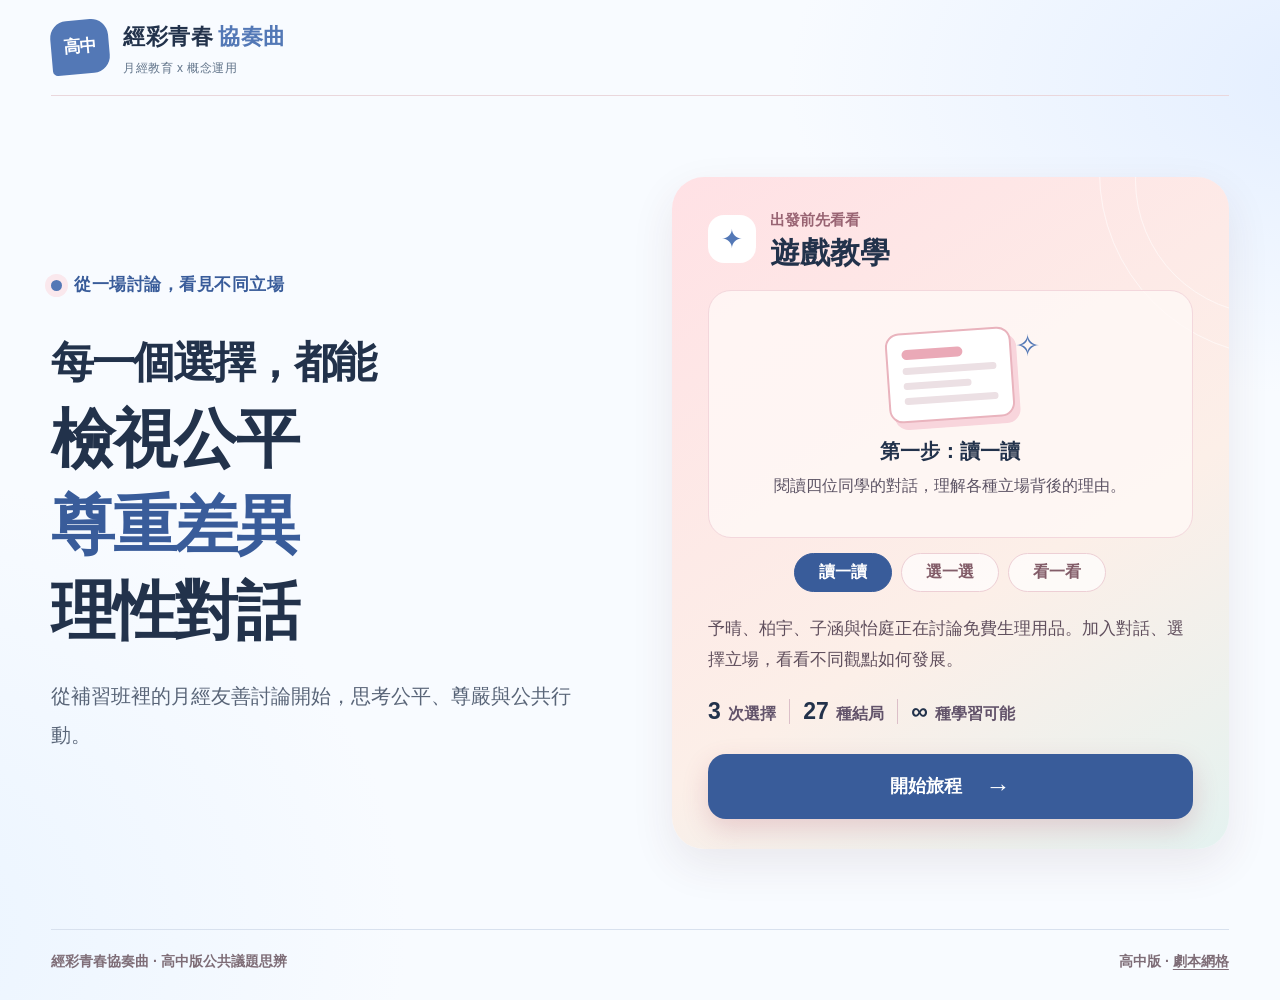
==== index.html @ ec6f436a "feat: launch senior-high branching game with two review-pass routes and Pages CI" ====
<!doctype html>
<html lang="zh-Hant">
<head>
  <meta charset="utf-8">
  <meta name="viewport" content="width=device-width, initial-scale=1">
  <meta name="theme-color" content="#fff7f7">
  <meta name="description" content="經彩青春協奏曲：透過三次選擇，在群體對話中探索月經友善、資源公平、文化偏見與公民參與。">
  <title>經彩青春協奏曲｜高中版分支遊戲</title>
  <link rel="stylesheet" href="./assets/style.css">
  <script src="./data/story.js" defer></script>
  <script src="./assets/app.js" defer></script>
</head>
<body>
<div class="app-shell">
  <header class="site-header">
    <a class="brand" id="brand-link" href="./" aria-label="回到經彩青春協奏曲封面">
      <span class="brand-symbol">高中</span>
     <span class="brand-name">經彩青春<span class="brand-highlight">協奏曲</span>
  <small style="display:block;margin-top:3px;font-size:12px;font-weight:450;letter-spacing:0.04em;color:#61748a;line-height:1.5">月經教育 x 概念運用</small>
</span>
    </a>
    <button class="header-reset" type="button" id="header-reset" hidden>重新開始 <span aria-hidden="true">↗</span></button>
  </header>
  <main>
    <section class="view intro" id="intro" aria-labelledby="intro-title">
      <div class="intro-content">
        <p class="eyebrow"><span class="eyebrow-dot" aria-hidden="true"></span>從一場討論，看見不同立場</p>
        <h1 id="intro-title">
          <span class="intro-question">每一個選擇，都能</span>
          <span class="intro-line">檢視公平</span>
          <span class="intro-line emphasis">尊重差異</span>
          <span class="intro-line">理性對話</span>
        </h1>
        <p class="intro-tip">從補習班裡的月經友善討論開始，思考公平、尊嚴與公共行動。</p>
      </div>
      <section class="guide-panel" aria-labelledby="guide-title">
        <div class="guide-header"><span class="guide-icon" aria-hidden="true">✦</span><div><p class="guide-eyebrow">出發前先看看</p><h2 id="guide-title">遊戲教學</h2></div></div>
        <div class="guide-screen" aria-live="off">
          <div class="guide-slide is-active" data-guide-slide="0" aria-hidden="false">
            <div class="guide-illustration guide-read">
              <div class="guide-paper" aria-hidden="true"><div class="paper-title"></div><div class="paper-line"></div><div class="paper-line short"></div><div class="paper-line"></div></div>
              <span class="guide-deco" aria-hidden="true">✧</span>
            </div>
            <h3>第一步：讀一讀</h3>
            <p>閱讀四位同學的對話，理解各種立場背後的理由。</p>
          </div>
          <div class="guide-slide" data-guide-slide="1" aria-hidden="true">
            <div class="guide-illustration guide-choose" aria-hidden="true">
              <div class="guide-choice">A</div><div class="guide-choice active">B <span>✓</span></div><div class="guide-choice">C</div>
            </div>
            <h3>第二步：選一選</h3>
            <p>從三種回應中，選出你認為最合適的立場。</p>
          </div>
          <div class="guide-slide" data-guide-slide="2" aria-hidden="true">
            <div class="guide-illustration guide-result" aria-hidden="true">
              <span class="guide-check">✓</span>
              <div class="guide-result-lines"><span></span><span></span><span></span></div>
            </div>
            <h3>第三步：看一看</h3>
            <p>確認自己的三次選擇，查看討論收束與反思回饋。</p>
          </div>
        </div>
        <div class="guide-picks" aria-label="切換遊戲教學">
          <button class="guide-pick is-active" type="button" data-guide="0" aria-pressed="true">讀一讀</button>
          <button class="guide-pick" type="button" data-guide="1" aria-pressed="false">選一選</button>
          <button class="guide-pick" type="button" data-guide="2" aria-pressed="false">看一看</button>
        </div>
        <p class="guide-intro">予晴、柏宇、子涵與怡庭正在討論免費生理用品。加入對話、選擇立場，看看不同觀點如何發展。</p>
        <div class="intro-stats" aria-label="旅程玩法">
          <span><strong>3</strong> 次選擇</span>
          <span class="stat-divider" aria-hidden="true"></span>
          <span><strong>27</strong> 種結局</span>
          <span class="stat-divider" aria-hidden="true"></span>
          <span><strong>∞</strong> 種學習可能</span>
        </div>
        <button class="primary-btn" id="start-btn" type="button">開始旅程 <span aria-hidden="true">→</span></button>
      </section>
    </section>
    <section class="view game" id="game" hidden aria-labelledby="scene-title">
      <div class="step-top">
        <div>
          <h1 class="step-heading">你的討論正在展開</h1>
          <p class="step-desc">閱讀同學的討論，辨識不同立場，選擇你最認同的回應。</p>
        </div>
        <div class="step-fraction" id="step-fraction">01 <span>/ 03</span></div>
      </div>
      <div class="progress-track" aria-label="旅程進度"><div id="progress-fill" class="progress-fill"></div></div>
      <div class="scene-layout">
        <div class="scene-visual">
          <div class="visual-topline"><span class="visual-tag">第 <span id="scene-number">1</span> 個情境</span><span class="visual-decor" aria-hidden="true">✳</span></div>
          <div class="image-frame">
            <img id="scene-image" class="scene-image" alt="" loading="eager" decoding="async" hidden>
            <div id="image-placeholder" class="image-placeholder" role="img" aria-label="劇情圖片（尚未放入）"><span class="placeholder-mark" aria-hidden="true">✦</span><span>劇情圖片</span></div>
          </div>
          <p class="visual-caption">想一想：不同立場的理由與限制是什麼？</p>
        </div>
        <div class="scene-content">
          <div class="scene-kicker"><span id="scene-chip">情境 1</span><span class="scene-separator" aria-hidden="true"></span><span>月經友善議題</span></div>
          <h2 id="scene-title" tabindex="-1">免費生理用品，應不應該提供？</h2>
          <p id="scene-narrative" class="scene-narrative"></p>
          <div class="choose-heading"><h3>這時候，你的選擇是甚麼</h3><span>選一項想說或想做的</span></div>
          <div class="choices" id="choices" aria-label="三個回答"></div>
          <p class="keyboard-hint">點選你的立場，繼續下一段討論。也可以使用鍵盤 A／B／C。</p>
        </div>
      </div>
      <div class="game-footer">
        <button id="back-btn" class="back-btn" type="button">← 回到上一個情境</button>
        <span class="route-trail" id="route-trail" aria-live="polite"></span>
      </div>
    </section>
    <section class="view ending" id="ending" hidden aria-labelledby="ending-title">
      <div class="ending-hero">
        <div class="ending-icon" aria-hidden="true">✦</div>
        <p class="eyebrow">三次選擇完成</p>
        <h1 id="ending-title" tabindex="-1">你選擇的立場，形成了一段討論。</h1>
        <p id="ending-intro">先看看自己做的三次選擇，想一想，再決定要不要送出。</p>
      </div>
      <div class="ending-body">
        <section aria-labelledby="summary-heading">
          <div class="section-heading"><span class="section-number">一</span><h2 id="summary-heading">回顧你的三次選擇</h2><span id="ending-code" class="route-badge">路徑 ABB</span></div>
          <ol class="journey-steps" id="journey-steps"></ol>
          <div id="confirm-actions" class="confirm-actions">
            <p>你確定要用這三個選擇，完成這趟旅程嗎？</p>
            <div class="actions-row">
              <button id="rethink-btn" class="secondary-btn" type="button">← 回頭再想一次</button>
              <button id="confirm-btn" class="primary-btn" type="button">確定選擇 <span aria-hidden="true">→</span></button>
            </div>
          </div>
        </section>
        <section id="feedback-section" class="feedback-section" aria-labelledby="feedback-heading" hidden>
          <div class="section-heading"><span class="section-number">二</span><h2 id="feedback-heading" tabindex="-1">這場討論帶來的反思</h2></div>
          <div class="feedback-grid">
            <article class="feedback-card conclusion"><div class="feedback-icon" aria-hidden="true">✦</div><h3>討論收束</h3><p id="conclusion-text"></p></article>
            <article class="feedback-card positive"><div class="feedback-icon" aria-hidden="true">✓</div><h3>做得好的地方</h3><p id="positive-text"></p></article>
            <article class="feedback-card improve"><div class="feedback-icon" aria-hidden="true">↗</div><h3>可以改進的地方</h3><p id="improve-text"></p></article>
            <article class="feedback-card result"><div class="feedback-icon" id="status-icon" aria-hidden="true">★</div><h3>過關狀態</h3><p id="status-text" aria-live="polite"></p></article>
          </div>
          <div class="ending-actions"><button class="primary-btn" id="again-btn" type="button">回到最初，再挑戰一次 <span aria-hidden="true">→</span></button></div>
        </section>
      </div>
    </section>
  </main>
  <footer class="site-footer"><span>經彩青春協奏曲 · 高中版公共議題思辨</span><span>高中版 · <a href="./story-grid.html">劇本網格</a></span></footer>
</div>
</body>
</html>
---- assets/style.css ----
/* 經彩青春協奏曲 — 高中版：沉穩藍紫系、清楚選項、手機友善 */
:root{color-scheme:light;--ink:#22324b;--muted:#596578;--pink:#5378b6;--pink-dark:#395c9a;--pink-light:#e7efff;--line:#d8e1ee;--background:#f8fbff;--teal:#356c83;--shadow:0 16px 44px rgba(93,48,59,.09);font-family:"Noto Sans TC","PingFang TC","Microsoft JhengHei",-apple-system,BlinkMacSystemFont,"Segoe UI",sans-serif;font-size:17px}
*,*:before,*:after{box-sizing:border-box}
html{scroll-behavior:smooth}
body{margin:0;min-width:320px;color:var(--ink);background:radial-gradient(ellipse 55% 40% at 105% 8%,#e3eeff 0%,transparent 79%),radial-gradient(ellipse 55% 60% at -10% 93%,#eaf4ff 0%,transparent 76%),var(--background);line-height:1.7}
body,button{font-family:inherit}
button{cursor:pointer;font-size:inherit}
button:focus-visible,a:focus-visible{outline:3px solid var(--teal);outline-offset:4px}
button:disabled{cursor:not-allowed}
[hidden],.view[hidden]{display:none!important}
.app-shell{max-width:1360px;min-height:100vh;margin:0 auto;padding:0 clamp(18px,4vw,60px);display:flex;flex-direction:column}
.site-header{height:96px;display:flex;align-items:center;justify-content:space-between;gap:14px;border-bottom:1px solid #ead7dc}
.brand{display:inline-flex;align-items:center;gap:14px;text-decoration:none;color:var(--ink);font-size:22px;white-space:nowrap}
.brand-symbol{display:grid;place-items:center;min-width:58px;height:54px;padding:0 8px;background:var(--pink);color:white;border-radius:17px 17px 17px 5px;font-weight:900;font-size:17px;transform:rotate(-5deg)}
.brand-name{font-weight:900;letter-spacing:.025em}
.brand-highlight{color:var(--pink);margin-left:5px}
.header-reset{border:1px solid #dfbcc5;border-radius:22px;background:white;color:var(--ink);font-weight:800;font-size:16px;padding:9px 19px;white-space:nowrap}
.header-reset:hover{color:var(--pink-dark);border-color:var(--pink)}
main{flex:1}
.site-footer{border-top:1px solid var(--line);padding:20px 0 26px;display:flex;justify-content:space-between;gap:12px;color:#7e6d77;font-size:14px;font-weight:650}
.eyebrow{display:flex;align-items:center;gap:12px;margin:0;color:var(--pink-dark);font-weight:850;font-size:17px;letter-spacing:.03em}
.eyebrow-dot{display:inline-block;height:11px;width:11px;border-radius:50%;background:var(--pink);box-shadow:0 0 0 6px #fae8ed}
.primary-btn,.secondary-btn{min-height:60px;padding:13px 25px;display:inline-flex;align-items:center;justify-content:center;gap:23px;border-radius:18px;font-size:18px;font-weight:900;border:1.5px solid transparent;transition:transform .15s,background-color .15s,box-shadow .15s;line-height:1.5}
.primary-btn{background:var(--pink-dark);color:white;box-shadow:0 10px 27px #a83d5933}
.primary-btn:hover{background:#952f50;transform:translateY(-2px)}
.primary-btn span{font-size:25px}
.secondary-btn{color:var(--ink);background:white;border-color:#ddc4c9}
.secondary-btn:hover{background:#fff1f5}
.intro{display:grid;grid-template-columns:minmax(0,1fr) minmax(440px,1fr);gap:clamp(24px,5vw,78px);align-items:center;padding:clamp(48px,9vh,110px) 0 80px}
.intro-content{min-width:0}
.intro h1{display:flex;flex-direction:column;gap:5px;font-size:clamp(45px,5vw,73px);font-weight:950;line-height:1.27;letter-spacing:-.04em;margin:32px 0 25px}
.intro-question{font-size:clamp(31px,3.35vw,49px);color:var(--ink);line-height:1.45}
.intro-line{display:block;color:var(--ink)}
.intro-line.emphasis{color:var(--pink-dark)}
.intro-tip{font-size:20px;line-height:1.95;color:var(--muted);max-width:550px;margin:25px 0 0}
.guide-panel{background:linear-gradient(148deg,#ffe1e5 0%,#fcefe8 60%,#e4f2f0 100%);border-radius:32px;padding:30px clamp(23px,3vw,36px);position:relative;overflow:hidden;box-shadow:var(--shadow)}
.guide-panel:before,.guide-panel:after{content:"";position:absolute;pointer-events:none;width:370px;height:370px;border:1px solid #ffffff90;border-radius:50%;right:-240px;top:-190px}
.guide-panel:after{width:270px;height:270px;top:-132px;right:-176px}
.guide-header{position:relative;display:flex;align-items:center;gap:14px;margin-bottom:18px}
.guide-icon{display:grid;place-items:center;width:48px;height:48px;background:white;border-radius:16px;color:var(--pink);font-size:26px}
.guide-eyebrow{font-size:15px;font-weight:800;color:#996473;margin:0}
.guide-header h2{font-size:30px;line-height:1.3;margin:0;font-weight:950}
.guide-screen{height:248px;position:relative;background:#fff9f7cc;border:1px solid #f3d7dc;border-radius:23px;overflow:hidden}
.guide-slide{position:absolute;inset:0;display:flex;flex-direction:column;align-items:center;justify-content:center;gap:4px;padding:12px 18px;text-align:center;opacity:0;visibility:hidden;transform:translateY(12px);transition:opacity .5s ease,transform .5s ease,visibility .5s}
.guide-slide.is-active{opacity:1;visibility:visible;transform:translateY(0)}
.guide-slide h3{font-size:20px;font-weight:900;margin:7px 0 1px}
.guide-slide p{font-size:16px;line-height:1.65;margin:0;max-width:360px;color:#5c5364}
.guide-illustration{height:95px;display:flex;align-items:center;justify-content:center;position:relative}
.guide-paper{width:126px;height:90px;border:2px solid #e9b3bd;border-radius:14px;background:#fff;box-shadow:5px 7px 0 #f8d5dc;display:flex;flex-direction:column;gap:8px;padding:15px 14px;transform:rotate(-4deg)}
.guide-read.is-animated .guide-paper{animation:float-paper 2.8s ease-in-out infinite}
.paper-title{background:#eaa9b7;height:10px;border-radius:12px;width:65%}
.paper-line{background:#ece0e4;height:7px;width:100%;border-radius:10px}
.paper-line.short{width:72%}
.guide-deco{position:absolute;right:-27px;top:-8px;font-size:30px;color:var(--pink);animation:pulse-stars 1.8s ease-in-out infinite}
.guide-choose{gap:8px;align-items:stretch}
.guide-choice{display:grid;place-items:center;width:61px;height:75px;border-radius:12px;border:2px solid #e7bdc6;background:white;color:#ae5c77;font-size:24px;font-weight:900}
.guide-choice.active{background:#c64a6c;color:white;transform:translateY(-8px);box-shadow:0 11px 20px #a94c6233;animation:select-step 1.5s ease-in-out infinite}
.guide-choice span{font-size:17px}
.guide-check{width:84px;height:84px;border-radius:50%;display:grid;place-items:center;background:#d9efea;color:#27756d;font-size:45px;font-weight:900;animation:check-pop 2s ease-in-out infinite}
.guide-result-lines{display:flex;flex-direction:column;gap:9px}
.guide-result-lines span{display:block;width:92px;height:12px;border-radius:10px;background:#e6c8d0}
.guide-result-lines span:nth-child(2){width:70px}
.guide-picks{display:flex;justify-content:center;gap:9px;flex-wrap:wrap;margin:15px 0 21px}
.guide-pick{padding:8px 13px;min-width:98px;background:#ffffffaf;border:1px solid #edcfd5;border-radius:100px;color:#835d69;font-size:16px;font-weight:800}
.guide-pick.is-active{background:var(--pink-dark);border-color:var(--pink-dark);color:#fff}
.guide-intro{color:#604f5d;font-size:17px;line-height:1.88;margin:14px 0 16px}
.intro-stats{display:flex;align-items:center;flex-wrap:wrap;gap:10px 13px;margin:0 0 22px;color:#62536a;font-size:16px;font-weight:800}
.intro-stats strong{font-size:23px;color:var(--ink);margin-right:3px}
.stat-divider{width:1px;height:25px;background:#dcbfc8}
.guide-panel .primary-btn{width:100%;min-height:64px}
@keyframes float-paper{50%{transform:translateY(-6px) rotate(-2deg)}}
@keyframes pulse-stars{50%{transform:scale(1.2);opacity:.7}}
@keyframes select-step{50%{transform:translateY(-12px);box-shadow:0 15px 18px #a94c6233}}
@keyframes check-pop{50%{transform:scale(1.08)}}
.game{padding:36px 0 56px}
.step-top{display:flex;align-items:center;justify-content:space-between;gap:22px;margin-bottom:20px}
.step-heading{font-size:clamp(25px,2.6vw,34px);font-weight:900;margin:0 0 4px;line-height:1.4}
.step-desc{font-size:19px;color:#637081;margin:0;line-height:1.75}
.step-fraction{font-weight:900;font-size:34px;white-space:nowrap;font-variant-numeric:tabular-nums}
.step-fraction span{color:#a29da5;font-size:20px}
.progress-track{height:10px;background:#f0e1e5;border-radius:50px;overflow:hidden}
.progress-fill{height:100%;width:33.333%;background:linear-gradient(90deg,#d44d77,#ed9d84);border-radius:50px;transition:width .25s ease}
.scene-layout{display:grid;grid-template-columns:minmax(0,.95fr) minmax(0,1.05fr);align-items:start;gap:24px;margin-top:30px}
.scene-visual{background:#faefee;border:1px solid #eedbdf;border-radius:28px;padding:22px;min-width:0}
.visual-topline{display:flex;align-items:center;justify-content:space-between;gap:10px;margin-bottom:15px}
.visual-tag{background:white;border-radius:100px;padding:8px 17px;color:#a93c5f;font-size:16px;font-weight:900}
.visual-decor{color:var(--pink);font-size:26px}
.image-frame{width:100%;aspect-ratio:16/9;position:relative;background:#fff8f7;border-radius:20px;overflow:hidden;display:grid;place-items:center;border:1px solid #f0d6df}
.scene-image,.scene-video{display:block;width:100%;height:100%;object-fit:cover}
.scene-video{background:#fff7f7}
.scene-video::-webkit-media-controls-panel{background-color:rgba(255,250,249,.88)}
.image-placeholder{display:flex;position:absolute;inset:0;flex-direction:column;align-items:center;justify-content:center;gap:14px;color:#c3748a;font-size:26px;font-weight:900;background:linear-gradient(135deg,#f8fbff,#fce8ec);border:2px dashed #dfabb9;border-radius:20px}
.placeholder-mark{display:grid;place-items:center;width:76px;height:76px;background:#fce2e8;border-radius:24px;font-size:41px}
.visual-caption{font-size:16px;font-weight:800;color:#966976;margin:17px 2px 0}
.scene-content{background:white;border:1px solid #eedfe2;border-radius:28px;padding:clamp(23px,3vw,36px);box-shadow:var(--shadow);min-width:0}
.scene-kicker{display:flex;align-items:center;gap:11px;color:#95586e;font-size:16px;font-weight:850}
.scene-chip,.scene-kicker #scene-chip{background:#ffedf1;padding:8px 14px;border-radius:100px;color:#a73d60}
.scene-separator{background:#dfb6c0;width:5px;height:5px;border-radius:50%}
.scene-content h2{font-size:clamp(26px,2.8vw,36px);line-height:1.42;margin:23px 0 17px;font-weight:950;outline:none}
.scene-narrative{font-size:18px;line-height:1.9;color:#364257;border-left:5px solid #e6a6b8;background:#fff8f7;border-radius:0 14px 14px 0;margin:0;padding:17px 20px}
.choose-heading{display:flex;align-items:baseline;justify-content:space-between;flex-wrap:wrap;gap:7px;margin:27px 0 13px}
.choose-heading h3{font-weight:900;font-size:22px;margin:0}
.choose-heading span{font-size:16px;color:#987984}
.choices{display:flex;flex-direction:column;gap:13px}
.option{width:100%;display:flex;align-items:flex-start;gap:14px;text-align:left;border:1.5px solid #e4d6db;border-radius:18px;padding:18px 15px;background:white;line-height:1.85;color:var(--ink);transition:border-color .15s,background-color .15s,transform .15s,box-shadow .15s}
.option:hover{background:#fff8fa;border-color:#cb8096;box-shadow:0 7px 19px #9d5b7623;transform:translateX(2px)}
.option:active{transform:translateX(0)}
.option-letter{flex:none;min-width:42px;height:42px;display:grid;place-items:center;border-radius:13px;background:#f7e6ec;color:#a23b5d;font-size:19px;font-weight:900}
.option-body{flex:1;overflow-wrap:anywhere;font-size:18px}
.option-label{color:#a3355a;font-weight:900}
.option-dialogue{font-weight:550}
.option-arrow{align-self:center;color:#be9bab;font-size:22px}
.keyboard-hint{font-size:15px;color:#7d7380;margin:17px 0 0}
.game-footer{display:flex;align-items:center;justify-content:space-between;gap:16px;flex-wrap:wrap;margin-top:24px}
.back-btn{background:transparent;border:0;color:#844d66;font-size:17px;font-weight:900;padding:12px 0}
.back-btn:hover{text-decoration:underline}
.back-btn:disabled{opacity:.35;text-decoration:none}
.route-trail{font-size:16px;color:#8e7182;font-weight:800}
.ending{max-width:1140px;margin:auto;padding:35px 0 85px}
.ending-hero{text-align:center;padding:20px 0 36px}
.ending-icon{display:grid;place-items:center;margin:0 auto 12px;background:#fbe4ea;width:66px;height:66px;border-radius:19px;color:#b34b6a;font-size:36px}
.ending-hero .eyebrow{justify-content:center}
.ending-hero h1{font-size:clamp(29px,4vw,45px);line-height:1.48;letter-spacing:-.025em;font-weight:950;margin:20px 0 13px;outline:none}
.ending-hero>p:last-child{font-size:18px;color:#617086;line-height:1.8;margin:0 auto;max-width:700px}
.ending-body{padding:clamp(22px,4vw,45px);background:#fff;border:1px solid #ecdcdf;border-radius:30px;box-shadow:var(--shadow)}
.section-heading{display:flex;align-items:center;gap:13px;flex-wrap:wrap;margin:0 0 24px}
.section-number{width:40px;height:40px;display:grid;place-items:center;background:#fce7eb;border-radius:50%;font-size:17px;font-weight:900;color:#b23b61}
.section-heading h2{font-size:clamp(21px,2.4vw,27px);font-weight:950;line-height:1.45;margin:0}
.route-badge{display:inline-block;border-radius:100px;padding:8px 14px;background:#fde7ec;color:#a8385e;font-size:17px;font-weight:900;margin-left:auto}
.journey-steps{display:grid;grid-template-columns:repeat(3,minmax(0,1fr));gap:14px;list-style:none;margin:0;padding:0;counter-reset:step}
.journey-steps li{border:1px solid #efdbdf;background:#fff7f8;border-radius:19px;padding:20px 16px;min-height:107px;font-size:19px;font-weight:900;line-height:1.7;display:flex;gap:14px;align-items:center;overflow-wrap:anywhere}
.journey-steps li:before{counter-increment:step;content:counter(step,decimal-leading-zero);align-self:flex-start;color:#bd5474;font-size:16px;font-weight:900}
.confirm-actions{padding:24px 0 9px;text-align:center}
.confirm-actions>p{margin:0 0 18px;font-size:19px;font-weight:850}
.actions-row{display:flex;justify-content:center;gap:15px;flex-wrap:wrap}
.feedback-section{border-top:1px solid #ecdcdf;padding-top:32px;margin-top:34px}
#feedback-heading:focus{outline:none}
.feedback-grid{display:grid;grid-template-columns:repeat(3,minmax(0,1fr));gap:16px;align-items:stretch}
.feedback-card{padding:23px 19px;border-radius:20px;min-width:0;line-height:1.8}
.feedback-card.positive{background:#eaf6f1;border:1px solid #c4e4d9}
.feedback-card.improve{background:#fff3eb;border:1px solid #f2dece}
.feedback-card.result{background:#f0effc;border:1px solid #dfdcf5}
.feedback-icon{display:grid;place-items:center;width:44px;height:44px;border-radius:50%;font-size:24px;font-weight:900}
.positive .feedback-icon{background:#d0eee3;color:#267a65}
.improve .feedback-icon{background:#ffe0cd;color:#a65b31}
.result .feedback-icon{background:#e1def8;color:#685c9d}
.feedback-card h3{font-size:21px;font-weight:900;margin:14px 0 7px}
.feedback-card p{margin:0;font-size:18px;line-height:1.9;color:#39455b}
.result.passed{background:#eaf6f1;border-color:#a9d5c8}
.result.passed .feedback-icon{background:#c9ebdb;color:#23785b}
.result.retry{background:#fff3eb;border-color:#e8cabb}
.ending-actions{display:flex;justify-content:center;margin-top:30px}
.ending-actions .primary-btn{min-width:300px}
@media(max-width:1050px){
  .intro{grid-template-columns:minmax(0,.88fr) minmax(380px,1.12fr);gap:26px}
  .intro h1{font-size:clamp(38px,5vw,54px)}
  .intro-question{font-size:clamp(28px,3.6vw,37px)}
  .scene-layout{grid-template-columns:1fr}
  .scene-visual{padding:15px}
  .image-frame{max-height:450px}
  .feedback-grid{grid-template-columns:repeat(2,minmax(0,1fr))}
  .feedback-card.result{grid-column:1/-1}
}
@media(max-width:740px){
  .site-header{height:76px}
  .brand{font-size:19px;gap:11px}
  .brand-symbol{min-width:53px;height:49px;font-size:16px}
  .intro{grid-template-columns:1fr;padding:40px 0 55px;gap:32px}
  .intro h1{font-size:clamp(44px,9vw,64px);margin:17px 0}
  .intro-question{font-size:clamp(30px,6vw,40px)}
  .intro-tip{font-size:18px}
  .guide-panel{max-width:650px;width:100%;margin:0 auto}
  .step-top{align-items:flex-start}
  .step-desc{font-size:18px}
  .journey-steps{grid-template-columns:1fr}
  .journey-steps li{min-height:65px;padding:14px 17px}
  .feedback-grid{grid-template-columns:1fr}
  .feedback-card.result{grid-column:auto}
}
@media(max-width:480px){
  .app-shell{padding:0 15px}
  .brand{font-size:18px}
  .header-reset{font-size:15px;padding:9px 12px}
  .intro{padding:32px 0 46px;gap:24px}
  .intro .eyebrow{font-size:16px}
  .intro h1{font-size:clamp(39px,10vw,53px);gap:4px;line-height:1.32}
  .intro-question{font-size:clamp(29px,7.2vw,37px)}
  .intro-tip{font-size:17px}
  .guide-panel{padding:22px 17px;border-radius:24px}
  .guide-header h2{font-size:26px}
  .guide-screen{height:236px}
  .guide-slide h3{font-size:19px}
  .guide-slide p{font-size:16px}
  .guide-picks{gap:5px}
  .guide-pick{min-width:0;flex:1;font-size:15px;padding:9px 3px}
  .guide-intro{font-size:17px}
  .intro-stats{gap:8px;font-size:15px}
  .intro-stats strong{font-size:22px}
  .stat-divider{height:21px}
  .game{padding:26px 0 48px}
  .step-heading{font-size:25px}
  .step-fraction{font-size:29px}
  .step-fraction span{font-size:17px}
  .step-desc{font-size:17px}
    .scene-layout{gap:18px;margin-top:24px}
  .scene-visual{padding:12px;border-radius:22px}
  .visual-tag{font-size:15px}
  .image-frame{border-radius:15px}
  .image-placeholder{font-size:21px}
  .placeholder-mark{height:55px;width:55px;font-size:28px}
  .scene-content{padding:22px 17px;border-radius:22px}
  .scene-kicker{font-size:15px}
  .scene-content h2{font-size:27px;margin:18px 0 14px}
  .scene-narrative{font-size:17px;padding:15px 14px}
  .choose-heading{margin:23px 0 11px}
  .choose-heading h3{font-size:20px}
  .choose-heading span{font-size:15px}
  .option{padding:16px 11px;gap:10px}
  .option-letter{min-width:37px;height:37px;font-size:17px;border-radius:11px}
  .option-body{font-size:17px}
  .keyboard-hint{display:none}
  .ending{padding:23px 0 52px}
  .ending-hero h1{font-size:30px;margin:14px 0}
  .ending-hero>p:last-child{font-size:17px}
  .ending-body{padding:22px 15px;border-radius:23px}
  .section-heading{gap:8px}
  .section-heading h2{font-size:21px}
  .section-number{width:33px;height:33px;font-size:16px}
  .route-badge{font-size:15px;padding:6px 10px}
  .journey-steps li{font-size:18px}
  .confirm-actions>p{font-size:17px}
  .actions-row{flex-direction:column}
  .actions-row button{width:100%}
  .feedback-card{padding:20px 17px}
  .feedback-card h3{font-size:21px}
  .feedback-card p{font-size:17px}
  .ending-actions .primary-btn{min-width:0;width:100%}
  .site-footer{font-size:13px}
}
@media(prefers-reduced-motion:reduce){
  *,*:before,*:after{animation:none!important;transition:none!important;scroll-behavior:auto!important}
}

/* 高中版：維持多人對話原始換行，圖片尚未製作時使用佔位。 */
.scene-narrative,.script-scene{white-space:pre-line}
.feedback-card.conclusion{border-color:#cbdaf1;background:linear-gradient(145deg,#f1f6ff,#ffffff)}
.feedback-card.conclusion .feedback-icon{color:#4e6fa8}
.site-footer a{color:inherit;text-decoration:underline;text-underline-offset:3px}
@media (max-width:600px){.brand-name{font-size:17px;letter-spacing:0}.brand-symbol{min-width:50px}.scene-narrative{line-height:1.95}}
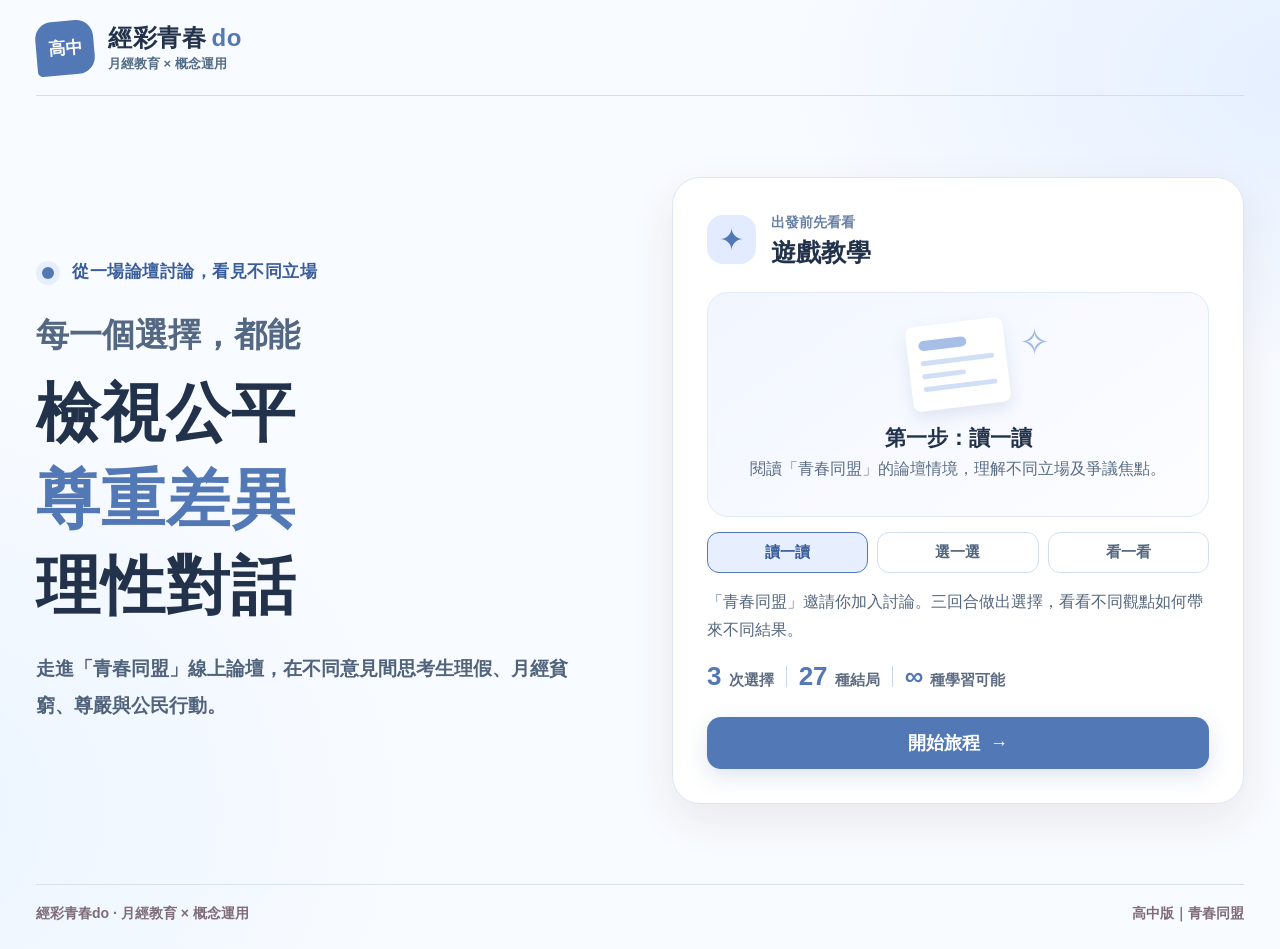
==== commit ae33d2c8: "Add files via upload" ====
--- a/index.html
+++ b/index.html
@@ -3,9 +3,9 @@
 <head>
   <meta charset="utf-8">
   <meta name="viewport" content="width=device-width, initial-scale=1">
-  <meta name="theme-color" content="#fff7f7">
-  <meta name="description" content="經彩青春協奏曲：透過三次選擇，在群體對話中探索月經友善、資源公平、文化偏見與公民參與。">
-  <title>經彩青春協奏曲｜高中版分支遊戲</title>
+  <meta name="theme-color" content="#f8fbff">
+  <meta name="description" content="經彩青春do 高中版：透過青春同盟線上論壇，思辨生理假、月經貧窮、平權與公民參與。">
+  <title>經彩青春do｜高中版</title>
   <link rel="stylesheet" href="./assets/style.css">
   <script src="./data/story.js" defer></script>
   <script src="./assets/app.js" defer></script>
@@ -13,51 +13,41 @@
 <body>
 <div class="app-shell">
   <header class="site-header">
-    <a class="brand" id="brand-link" href="./" aria-label="回到經彩青春協奏曲封面">
+    <a class="brand" id="brand-link" href="./" aria-label="回到經彩青春do封面">
       <span class="brand-symbol">高中</span>
-     <span class="brand-name">經彩青春<span class="brand-highlight">協奏曲</span>
-  <small style="display:block;margin-top:3px;font-size:12px;font-weight:450;letter-spacing:0.04em;color:#61748a;line-height:1.5">月經教育 x 概念運用</small>
-</span>
+      <span class="brand-copy">
+        <span class="brand-name">經彩青春<span class="brand-highlight">do</span></span>
+        <span class="brand-subtitle">月經教育 × 概念運用</span>
+      </span>
     </a>
-    <button class="header-reset" type="button" id="header-reset" hidden>重新開始 <span aria-hidden="true">↗</span></button>
+    <button id="header-reset" class="header-reset" type="button" hidden>重新開始 <span aria-hidden="true">↗</span></button>
   </header>
   <main>
     <section class="view intro" id="intro" aria-labelledby="intro-title">
       <div class="intro-content">
-        <p class="eyebrow"><span class="eyebrow-dot" aria-hidden="true"></span>從一場討論，看見不同立場</p>
+        <p class="eyebrow"><span class="eyebrow-dot" aria-hidden="true"></span>從一場論壇討論，看見不同立場</p>
         <h1 id="intro-title">
           <span class="intro-question">每一個選擇，都能</span>
           <span class="intro-line">檢視公平</span>
           <span class="intro-line emphasis">尊重差異</span>
           <span class="intro-line">理性對話</span>
         </h1>
-        <p class="intro-tip">從補習班裡的月經友善討論開始，思考公平、尊嚴與公共行動。</p>
+        <p class="intro-tip">走進「青春同盟」線上論壇，在不同意見間思考生理假、月經貧窮、尊嚴與公民行動。</p>
       </div>
       <section class="guide-panel" aria-labelledby="guide-title">
         <div class="guide-header"><span class="guide-icon" aria-hidden="true">✦</span><div><p class="guide-eyebrow">出發前先看看</p><h2 id="guide-title">遊戲教學</h2></div></div>
         <div class="guide-screen" aria-live="off">
           <div class="guide-slide is-active" data-guide-slide="0" aria-hidden="false">
-            <div class="guide-illustration guide-read">
-              <div class="guide-paper" aria-hidden="true"><div class="paper-title"></div><div class="paper-line"></div><div class="paper-line short"></div><div class="paper-line"></div></div>
-              <span class="guide-deco" aria-hidden="true">✧</span>
-            </div>
-            <h3>第一步：讀一讀</h3>
-            <p>閱讀四位同學的對話，理解各種立場背後的理由。</p>
+            <div class="guide-illustration guide-read" aria-hidden="true"><div class="guide-paper"><div class="paper-title"></div><div class="paper-line"></div><div class="paper-line short"></div><div class="paper-line"></div></div><span class="guide-deco">✧</span></div>
+            <h3>第一步：讀一讀</h3><p>閱讀「青春同盟」的論壇情境，理解不同立場及爭議焦點。</p>
           </div>
           <div class="guide-slide" data-guide-slide="1" aria-hidden="true">
-            <div class="guide-illustration guide-choose" aria-hidden="true">
-              <div class="guide-choice">A</div><div class="guide-choice active">B <span>✓</span></div><div class="guide-choice">C</div>
-            </div>
-            <h3>第二步：選一選</h3>
-            <p>從三種回應中，選出你認為最合適的立場。</p>
+            <div class="guide-illustration guide-choose" aria-hidden="true"><div class="guide-choice">A</div><div class="guide-choice active">B <span>✓</span></div><div class="guide-choice">C</div></div>
+            <h3>第二步：選一選</h3><p>比較 A、B、C 三種回應，選擇你認為最適合的行動或觀點。</p>
           </div>
           <div class="guide-slide" data-guide-slide="2" aria-hidden="true">
-            <div class="guide-illustration guide-result" aria-hidden="true">
-              <span class="guide-check">✓</span>
-              <div class="guide-result-lines"><span></span><span></span><span></span></div>
-            </div>
-            <h3>第三步：看一看</h3>
-            <p>確認自己的三次選擇，查看討論收束與反思回饋。</p>
+            <div class="guide-illustration guide-result" aria-hidden="true"><span class="guide-check">✓</span><div class="guide-result-lines"><span></span><span></span><span></span></div></div>
+            <h3>第三步：看一看</h3><p>確認三次選擇，閱讀優點、改進方向與關卡認證結果。</p>
           </div>
         </div>
         <div class="guide-picks" aria-label="切換遊戲教學">
@@ -65,82 +55,50 @@
           <button class="guide-pick" type="button" data-guide="1" aria-pressed="false">選一選</button>
           <button class="guide-pick" type="button" data-guide="2" aria-pressed="false">看一看</button>
         </div>
-        <p class="guide-intro">予晴、柏宇、子涵與怡庭正在討論免費生理用品。加入對話、選擇立場，看看不同觀點如何發展。</p>
-        <div class="intro-stats" aria-label="旅程玩法">
-          <span><strong>3</strong> 次選擇</span>
-          <span class="stat-divider" aria-hidden="true"></span>
-          <span><strong>27</strong> 種結局</span>
-          <span class="stat-divider" aria-hidden="true"></span>
-          <span><strong>∞</strong> 種學習可能</span>
-        </div>
+        <p class="guide-intro">「青春同盟」邀請你加入討論。三回合做出選擇，看看不同觀點如何帶來不同結果。</p>
+        <div class="intro-stats" aria-label="旅程玩法"><span><strong>3</strong> 次選擇</span><span class="stat-divider" aria-hidden="true"></span><span><strong>27</strong> 種結局</span><span class="stat-divider" aria-hidden="true"></span><span><strong>∞</strong> 種學習可能</span></div>
         <button class="primary-btn" id="start-btn" type="button">開始旅程 <span aria-hidden="true">→</span></button>
       </section>
     </section>
+
     <section class="view game" id="game" hidden aria-labelledby="scene-title">
-      <div class="step-top">
-        <div>
-          <h1 class="step-heading">你的討論正在展開</h1>
-          <p class="step-desc">閱讀同學的討論，辨識不同立場，選擇你最認同的回應。</p>
-        </div>
-        <div class="step-fraction" id="step-fraction">01 <span>/ 03</span></div>
-      </div>
+      <div class="step-top"><div><h1 class="step-heading">你的討論正在展開</h1><p class="step-desc">閱讀線上論壇的發言，辨識不同觀點，再決定你的回應。</p></div><div class="step-fraction" id="step-fraction">01 <span>/ 03</span></div></div>
       <div class="progress-track" aria-label="旅程進度"><div id="progress-fill" class="progress-fill"></div></div>
       <div class="scene-layout">
-        <div class="scene-visual">
-          <div class="visual-topline"><span class="visual-tag">第 <span id="scene-number">1</span> 個情境</span><span class="visual-decor" aria-hidden="true">✳</span></div>
-          <div class="image-frame">
-            <img id="scene-image" class="scene-image" alt="" loading="eager" decoding="async" hidden>
-            <div id="image-placeholder" class="image-placeholder" role="img" aria-label="劇情圖片（尚未放入）"><span class="placeholder-mark" aria-hidden="true">✦</span><span>劇情圖片</span></div>
-          </div>
-          <p class="visual-caption">想一想：不同立場的理由與限制是什麼？</p>
+        <div class="scene-visual"><div class="visual-topline"><span class="visual-tag">第 <span id="scene-number">1</span> 個情境</span><span class="visual-decor" aria-hidden="true">✳</span></div>
+          <div class="image-frame"><img id="scene-image" class="scene-image" alt="" loading="eager" decoding="async" hidden><div id="image-placeholder" class="image-placeholder" role="img" aria-label="劇情圖片預留區"><span class="placeholder-mark" aria-hidden="true">✦</span><span>劇情圖片</span></div></div>
+          <p class="visual-caption">想一想：這場討論的核心問題是什麼？</p>
         </div>
-        <div class="scene-content">
-          <div class="scene-kicker"><span id="scene-chip">情境 1</span><span class="scene-separator" aria-hidden="true"></span><span>月經友善議題</span></div>
-          <h2 id="scene-title" tabindex="-1">免費生理用品，應不應該提供？</h2>
+        <div class="scene-content"><div class="scene-kicker"><span id="scene-chip">情境 1</span><span class="scene-separator" aria-hidden="true"></span><span>青春同盟・月經友善思辨</span></div>
+          <h2 id="scene-title" tabindex="-1">生理假公平性爭議</h2>
           <p id="scene-narrative" class="scene-narrative"></p>
-          <div class="choose-heading"><h3>這時候，你的選擇是甚麼</h3><span>選一項想說或想做的</span></div>
-          <div class="choices" id="choices" aria-label="三個回答"></div>
-          <p class="keyboard-hint">點選你的立場，繼續下一段討論。也可以使用鍵盤 A／B／C。</p>
+          <div class="choose-heading"><h3>這時候，你的選擇是什麼？</h3><span>選出你最認同的回應</span></div>
+          <div id="choices" class="choices" aria-label="三個回答"></div>
+          <p class="keyboard-hint">點選一項回應繼續，也可以使用鍵盤 A／B／C。</p>
         </div>
       </div>
-      <div class="game-footer">
-        <button id="back-btn" class="back-btn" type="button">← 回到上一個情境</button>
-        <span class="route-trail" id="route-trail" aria-live="polite"></span>
-      </div>
+      <div class="game-footer"><button id="back-btn" class="back-btn" type="button">← 回到上一個情境</button><span class="route-trail" id="route-trail" aria-live="polite"></span></div>
     </section>
+
     <section class="view ending" id="ending" hidden aria-labelledby="ending-title">
-      <div class="ending-hero">
-        <div class="ending-icon" aria-hidden="true">✦</div>
-        <p class="eyebrow">三次選擇完成</p>
-        <h1 id="ending-title" tabindex="-1">你選擇的立場，形成了一段討論。</h1>
-        <p id="ending-intro">先看看自己做的三次選擇，想一想，再決定要不要送出。</p>
-      </div>
+      <div class="ending-hero"><div class="ending-icon" aria-hidden="true">✦</div><p class="eyebrow">三次選擇完成</p><h1 id="ending-title" tabindex="-1">你的選擇，形成了一段思考旅程。</h1><p id="ending-intro">先看看自己的三次選擇，想清楚後，再決定是否送出。</p></div>
       <div class="ending-body">
-        <section aria-labelledby="summary-heading">
-          <div class="section-heading"><span class="section-number">一</span><h2 id="summary-heading">回顧你的三次選擇</h2><span id="ending-code" class="route-badge">路徑 ABB</span></div>
-          <ol class="journey-steps" id="journey-steps"></ol>
-          <div id="confirm-actions" class="confirm-actions">
-            <p>你確定要用這三個選擇，完成這趟旅程嗎？</p>
-            <div class="actions-row">
-              <button id="rethink-btn" class="secondary-btn" type="button">← 回頭再想一次</button>
-              <button id="confirm-btn" class="primary-btn" type="button">確定選擇 <span aria-hidden="true">→</span></button>
-            </div>
-          </div>
+        <section aria-labelledby="summary-heading"><div class="section-heading"><span class="section-number">一</span><h2 id="summary-heading">這是你選擇的旅程</h2><span id="ending-code" class="route-badge">路徑 AAA</span></div>
+          <ol id="journey-steps" class="journey-steps"></ol>
+          <div id="confirm-actions" class="confirm-actions"><p>你確定要用這三個選擇，完成這趟旅程嗎？</p><div class="actions-row"><button id="rethink-btn" class="secondary-btn" type="button">← 回頭再想一次</button><button id="confirm-btn" class="primary-btn" type="button">確定選擇 <span aria-hidden="true">→</span></button></div></div>
         </section>
-        <section id="feedback-section" class="feedback-section" aria-labelledby="feedback-heading" hidden>
-          <div class="section-heading"><span class="section-number">二</span><h2 id="feedback-heading" tabindex="-1">這場討論帶來的反思</h2></div>
+        <section id="feedback-section" class="feedback-section" aria-labelledby="feedback-heading" hidden><div class="section-heading"><span class="section-number">二</span><h2 id="feedback-heading" tabindex="-1">看看這次旅程的回饋</h2></div>
           <div class="feedback-grid">
-            <article class="feedback-card conclusion"><div class="feedback-icon" aria-hidden="true">✦</div><h3>討論收束</h3><p id="conclusion-text"></p></article>
             <article class="feedback-card positive"><div class="feedback-icon" aria-hidden="true">✓</div><h3>做得好的地方</h3><p id="positive-text"></p></article>
             <article class="feedback-card improve"><div class="feedback-icon" aria-hidden="true">↗</div><h3>可以改進的地方</h3><p id="improve-text"></p></article>
-            <article class="feedback-card result"><div class="feedback-icon" id="status-icon" aria-hidden="true">★</div><h3>過關狀態</h3><p id="status-text" aria-live="polite"></p></article>
+            <article class="feedback-card result"><div id="status-icon" class="feedback-icon" aria-hidden="true">★</div><h3>關卡認證</h3><p id="status-text" aria-live="polite"></p></article>
           </div>
-          <div class="ending-actions"><button class="primary-btn" id="again-btn" type="button">回到最初，再挑戰一次 <span aria-hidden="true">→</span></button></div>
+          <div class="ending-actions"><button id="again-btn" class="primary-btn" type="button">回到最初，再挑戰一次 <span aria-hidden="true">→</span></button></div>
         </section>
       </div>
     </section>
   </main>
-  <footer class="site-footer"><span>經彩青春協奏曲 · 高中版公共議題思辨</span><span>高中版 · <a href="./story-grid.html">劇本網格</a></span></footer>
+  <footer class="site-footer"><span>經彩青春do · 月經教育 × 概念運用</span><span>高中版｜青春同盟</span></footer>
 </div>
 </body>
 </html>
--- a/assets/style.css
+++ b/assets/style.css
@@ -1,249 +1,91 @@
-/* 經彩青春協奏曲 — 高中版：沉穩藍紫系、清楚選項、手機友善 */
-:root{color-scheme:light;--ink:#22324b;--muted:#596578;--pink:#5378b6;--pink-dark:#395c9a;--pink-light:#e7efff;--line:#d8e1ee;--background:#f8fbff;--teal:#356c83;--shadow:0 16px 44px rgba(93,48,59,.09);font-family:"Noto Sans TC","PingFang TC","Microsoft JhengHei",-apple-system,BlinkMacSystemFont,"Segoe UI",sans-serif;font-size:17px}
-*,*:before,*:after{box-sizing:border-box}
+/* 經彩青春do｜高中版｜保留原高中版藍紫配色，統一國中版版面結構與響應式規格 */
+:root{color-scheme:light;--ink:#22324b;--muted:#596578;--pink:#5378b6;--pink-dark:#395c9a;--pink-light:#e7efff;--line:#d8e1ee;--background:#f8fbff;--teal:#356c83;--shadow:0 16px 44px rgba(93,48,59,.09);font-family:'Noto Sans TC','PingFang TC','Microsoft JhengHei',-apple-system,BlinkMacSystemFont,'Segoe UI',sans-serif;font-size:17px}
+*,*::before,*::after{box-sizing:border-box}
 html{scroll-behavior:smooth}
-body{margin:0;min-width:320px;color:var(--ink);background:radial-gradient(ellipse 55% 40% at 105% 8%,#e3eeff 0%,transparent 79%),radial-gradient(ellipse 55% 60% at -10% 93%,#eaf4ff 0%,transparent 76%),var(--background);line-height:1.7}
-body,button{font-family:inherit}
-button{cursor:pointer;font-size:inherit}
-button:focus-visible,a:focus-visible{outline:3px solid var(--teal);outline-offset:4px}
-button:disabled{cursor:not-allowed}
-[hidden],.view[hidden]{display:none!important}
-.app-shell{max-width:1360px;min-height:100vh;margin:0 auto;padding:0 clamp(18px,4vw,60px);display:flex;flex-direction:column}
+body{margin:0;min-width:320px;color:var(--ink);background:radial-gradient(ellipse 55% 40% at 105% 8%,#e3eeff 0%,transparent 79%),radial-gradient(ellipse 55% 60% at -10% 85%,#eaf4ff 0%,transparent 76%),var(--background)}
+button{font:inherit;cursor:pointer}a{color:inherit}p{line-height:1.8}
+[hidden]{display:none!important}
+:focus-visible{outline:3px solid #587dbb;outline-offset:3px}
+.app-shell{width:min(1470px,calc(100% - 72px));min-height:100vh;margin:auto;display:flex;flex-direction:column}
 .site-header{height:96px;display:flex;align-items:center;justify-content:space-between;gap:14px;border-bottom:1px solid #ead7dc}
-.brand{display:inline-flex;align-items:center;gap:14px;text-decoration:none;color:var(--ink);font-size:22px;white-space:nowrap}
+.brand{display:inline-flex;align-items:center;gap:14px;text-decoration:none;color:var(--ink);white-space:nowrap;min-width:0}
 .brand-symbol{display:grid;place-items:center;min-width:58px;height:54px;padding:0 8px;background:var(--pink);color:white;border-radius:17px 17px 17px 5px;font-weight:900;font-size:17px;transform:rotate(-5deg)}
-.brand-name{font-weight:900;letter-spacing:.025em}
+.brand-copy{display:flex;flex-direction:column;align-items:flex-start;justify-content:center;gap:3px;line-height:1.25;min-width:0}
+.brand-name{display:block;font-size:24px;font-weight:900;letter-spacing:.025em;white-space:nowrap}
 .brand-highlight{color:var(--pink);margin-left:5px}
-.header-reset{border:1px solid #dfbcc5;border-radius:22px;background:white;color:var(--ink);font-weight:800;font-size:16px;padding:9px 19px;white-space:nowrap}
-.header-reset:hover{color:var(--pink-dark);border-color:var(--pink)}
+.brand-subtitle{display:block;font-size:13px;font-weight:700;color:#536d86;white-space:nowrap}
+.header-reset{border:1px solid #dfbcc5;border-radius:22px;background:#fff;color:var(--ink);font-weight:800;font-size:16px;padding:9px 19px;white-space:nowrap}
+.header-reset:hover{color:var(--pink-dark);border-color:var(--pink);background:#fff1f5}
 main{flex:1}
 .site-footer{border-top:1px solid var(--line);padding:20px 0 26px;display:flex;justify-content:space-between;gap:12px;color:#7e6d77;font-size:14px;font-weight:650}
 .eyebrow{display:flex;align-items:center;gap:12px;margin:0;color:var(--pink-dark);font-weight:850;font-size:17px;letter-spacing:.03em}
-.eyebrow-dot{display:inline-block;height:11px;width:11px;border-radius:50%;background:var(--pink);box-shadow:0 0 0 6px #fae8ed}
-.primary-btn,.secondary-btn{min-height:60px;padding:13px 25px;display:inline-flex;align-items:center;justify-content:center;gap:23px;border-radius:18px;font-size:18px;font-weight:900;border:1.5px solid transparent;transition:transform .15s,background-color .15s,box-shadow .15s;line-height:1.5}
-.primary-btn{background:var(--pink-dark);color:white;box-shadow:0 10px 27px #a83d5933}
-.primary-btn:hover{background:#952f50;transform:translateY(-2px)}
-.primary-btn span{font-size:25px}
-.secondary-btn{color:var(--ink);background:white;border-color:#ddc4c9}
-.secondary-btn:hover{background:#fff1f5}
+.eyebrow-dot{width:12px;height:12px;background:var(--pink);border-radius:50%;box-shadow:0 0 0 6px var(--pink-light);display:inline-block;margin:0 6px}
+/* 封面：沿用國中版左右資訊／教學雙欄和大字層級 */
 .intro{display:grid;grid-template-columns:minmax(0,1fr) minmax(440px,1fr);gap:clamp(24px,5vw,78px);align-items:center;padding:clamp(48px,9vh,110px) 0 80px}
 .intro-content{min-width:0}
-.intro h1{display:flex;flex-direction:column;gap:5px;font-size:clamp(45px,5vw,73px);font-weight:950;line-height:1.27;letter-spacing:-.04em;margin:32px 0 25px}
-.intro-question{font-size:clamp(31px,3.35vw,49px);color:var(--ink);line-height:1.45}
-.intro-line{display:block;color:var(--ink)}
-.intro-line.emphasis{color:var(--pink-dark)}
-.intro-tip{font-size:20px;line-height:1.95;color:var(--muted);max-width:550px;margin:25px 0 0}
-.guide-panel{background:linear-gradient(148deg,#ffe1e5 0%,#fcefe8 60%,#e4f2f0 100%);border-radius:32px;padding:30px clamp(23px,3vw,36px);position:relative;overflow:hidden;box-shadow:var(--shadow)}
-.guide-panel:before,.guide-panel:after{content:"";position:absolute;pointer-events:none;width:370px;height:370px;border:1px solid #ffffff90;border-radius:50%;right:-240px;top:-190px}
-.guide-panel:after{width:270px;height:270px;top:-132px;right:-176px}
-.guide-header{position:relative;display:flex;align-items:center;gap:14px;margin-bottom:18px}
-.guide-icon{display:grid;place-items:center;width:48px;height:48px;background:white;border-radius:16px;color:var(--pink);font-size:26px}
-.guide-eyebrow{font-size:15px;font-weight:800;color:#996473;margin:0}
-.guide-header h2{font-size:30px;line-height:1.3;margin:0;font-weight:950}
-.guide-screen{height:248px;position:relative;background:#fff9f7cc;border:1px solid #f3d7dc;border-radius:23px;overflow:hidden}
-.guide-slide{position:absolute;inset:0;display:flex;flex-direction:column;align-items:center;justify-content:center;gap:4px;padding:12px 18px;text-align:center;opacity:0;visibility:hidden;transform:translateY(12px);transition:opacity .5s ease,transform .5s ease,visibility .5s}
-.guide-slide.is-active{opacity:1;visibility:visible;transform:translateY(0)}
-.guide-slide h3{font-size:20px;font-weight:900;margin:7px 0 1px}
-.guide-slide p{font-size:16px;line-height:1.65;margin:0;max-width:360px;color:#5c5364}
-.guide-illustration{height:95px;display:flex;align-items:center;justify-content:center;position:relative}
-.guide-paper{width:126px;height:90px;border:2px solid #e9b3bd;border-radius:14px;background:#fff;box-shadow:5px 7px 0 #f8d5dc;display:flex;flex-direction:column;gap:8px;padding:15px 14px;transform:rotate(-4deg)}
-.guide-read.is-animated .guide-paper{animation:float-paper 2.8s ease-in-out infinite}
-.paper-title{background:#eaa9b7;height:10px;border-radius:12px;width:65%}
-.paper-line{background:#ece0e4;height:7px;width:100%;border-radius:10px}
-.paper-line.short{width:72%}
-.guide-deco{position:absolute;right:-27px;top:-8px;font-size:30px;color:var(--pink);animation:pulse-stars 1.8s ease-in-out infinite}
-.guide-choose{gap:8px;align-items:stretch}
-.guide-choice{display:grid;place-items:center;width:61px;height:75px;border-radius:12px;border:2px solid #e7bdc6;background:white;color:#ae5c77;font-size:24px;font-weight:900}
-.guide-choice.active{background:#c64a6c;color:white;transform:translateY(-8px);box-shadow:0 11px 20px #a94c6233;animation:select-step 1.5s ease-in-out infinite}
-.guide-choice span{font-size:17px}
-.guide-check{width:84px;height:84px;border-radius:50%;display:grid;place-items:center;background:#d9efea;color:#27756d;font-size:45px;font-weight:900;animation:check-pop 2s ease-in-out infinite}
-.guide-result-lines{display:flex;flex-direction:column;gap:9px}
-.guide-result-lines span{display:block;width:92px;height:12px;border-radius:10px;background:#e6c8d0}
-.guide-result-lines span:nth-child(2){width:70px}
-.guide-picks{display:flex;justify-content:center;gap:9px;flex-wrap:wrap;margin:15px 0 21px}
-.guide-pick{padding:8px 13px;min-width:98px;background:#ffffffaf;border:1px solid #edcfd5;border-radius:100px;color:#835d69;font-size:16px;font-weight:800}
-.guide-pick.is-active{background:var(--pink-dark);border-color:var(--pink-dark);color:#fff}
-.guide-intro{color:#604f5d;font-size:17px;line-height:1.88;margin:14px 0 16px}
-.intro-stats{display:flex;align-items:center;flex-wrap:wrap;gap:10px 13px;margin:0 0 22px;color:#62536a;font-size:16px;font-weight:800}
-.intro-stats strong{font-size:23px;color:var(--ink);margin-right:3px}
-.stat-divider{width:1px;height:25px;background:#dcbfc8}
-.guide-panel .primary-btn{width:100%;min-height:64px}
-@keyframes float-paper{50%{transform:translateY(-6px) rotate(-2deg)}}
-@keyframes pulse-stars{50%{transform:scale(1.2);opacity:.7}}
-@keyframes select-step{50%{transform:translateY(-12px);box-shadow:0 15px 18px #a94c6233}}
-@keyframes check-pop{50%{transform:scale(1.08)}}
-.game{padding:36px 0 56px}
-.step-top{display:flex;align-items:center;justify-content:space-between;gap:22px;margin-bottom:20px}
-.step-heading{font-size:clamp(25px,2.6vw,34px);font-weight:900;margin:0 0 4px;line-height:1.4}
-.step-desc{font-size:19px;color:#637081;margin:0;line-height:1.75}
-.step-fraction{font-weight:900;font-size:34px;white-space:nowrap;font-variant-numeric:tabular-nums}
-.step-fraction span{color:#a29da5;font-size:20px}
-.progress-track{height:10px;background:#f0e1e5;border-radius:50px;overflow:hidden}
-.progress-fill{height:100%;width:33.333%;background:linear-gradient(90deg,#d44d77,#ed9d84);border-radius:50px;transition:width .25s ease}
-.scene-layout{display:grid;grid-template-columns:minmax(0,.95fr) minmax(0,1.05fr);align-items:start;gap:24px;margin-top:30px}
+.intro h1{display:flex;flex-direction:column;gap:5px;font-size:clamp(45px,5vw,73px);font-weight:950;line-height:1.27;letter-spacing:.015em;margin:26px 0 23px}
+.intro-question{font-size:clamp(28px,2.6vw,40px);font-weight:800;letter-spacing:0;color:#546883;margin-bottom:12px}
+.intro-line{display:block}.intro-line.emphasis{color:var(--pink);position:relative}
+.intro-tip{max-width:560px;color:#51627b;font-size:19px;font-weight:600;line-height:1.95;margin:0}
+.guide-panel{padding:32px 34px 34px;border:1px solid #dde7f4;border-radius:28px;background:#fff;box-shadow:var(--shadow);min-width:0}
+.guide-header{display:flex;gap:15px;align-items:center;margin-bottom:23px}.guide-icon{display:grid;place-items:center;width:49px;height:49px;border-radius:16px;background:#e2ebff;color:var(--pink);font-size:30px}
+.guide-eyebrow{color:#6880a6;font-size:14px;font-weight:800;margin:0 0 1px}.guide-header h2{font-size:25px;font-weight:900;line-height:1.3;margin:0}
+.guide-screen{position:relative;min-height:225px;border-radius:21px;background:linear-gradient(145deg,#f1f6ff,#fdfdff);border:1px solid #e2e9f7;overflow:hidden}
+.guide-slide{display:none;text-align:center;padding:23px 16px 21px}.guide-slide.is-active{display:block}
+.guide-illustration{height:98px;display:flex;justify-content:center;align-items:center;position:relative;margin:0 auto 10px}
+.guide-paper{width:98px;height:85px;border-radius:8px;background:white;box-shadow:0 7px 16px #4c69a024;padding:15px 12px;transform:rotate(-7deg)}
+.paper-title{width:48px;height:10px;border-radius:5px;background:#a7bee6;margin-bottom:10px}.paper-line{height:5px;background:#d1dff6;margin:8px 0;border-radius:7px}.paper-line.short{width:59%}
+.guide-deco{position:absolute;font-size:37px;color:#9fb9e2;top:5px;left:calc(50% + 61px)}
+.guide-choice{width:66px;height:65px;margin:0 6px;border:2px solid #c4d4f0;border-radius:15px;display:grid;place-items:center;background:white;font-size:25px;font-weight:900;color:#6680ab;position:relative;transform:rotate(-5deg)}
+.guide-choice:nth-child(2){transform:translateY(-8px)}.guide-choice:nth-child(3){transform:rotate(5deg)}.guide-choice.active{background:var(--pink);border-color:var(--pink);color:white;box-shadow:0 9px 20px #5378b63c}.guide-choice span{position:absolute;right:-11px;top:-11px;background:#55a792;border-radius:50%;font-size:15px;display:grid;place-items:center;width:26px;height:26px}
+.guide-check{font-size:44px;display:grid;place-items:center;width:74px;height:74px;border-radius:50%;background:#d8f4e9;color:#2b866d;font-weight:900;box-shadow:0 7px 18px #29946b22}
+.guide-result-lines{display:flex;flex-direction:column;gap:8px;margin-left:18px}.guide-result-lines span{height:10px;width:88px;border-radius:12px;background:#c7d9f3}.guide-result-lines span:nth-child(2){width:65px}.guide-result-lines span:nth-child(3){width:78px}
+.guide-slide h3{font-size:21px;margin:0 0 3px;font-weight:900}.guide-slide p{font-size:16px;color:#596c84;line-height:1.75;margin:0;min-height:28px}
+.guide-picks{display:grid;grid-template-columns:repeat(3,minmax(0,1fr));gap:9px;margin:15px 0}.guide-pick{border:1px solid #d2dfef;background:#fff;color:#526780;padding:10px 3px;border-radius:12px;font-weight:900;font-size:15px}.guide-pick:hover,.guide-pick.is-active{border-color:var(--pink);background:var(--pink-light);color:var(--pink-dark)}
+.guide-intro{color:#54667e;font-size:16px;line-height:1.75;margin:14px 0 17px}
+.intro-stats{display:flex;align-items:center;gap:12px;flex-wrap:wrap;margin:0 0 25px;color:#5e6d82;font-size:15px;font-weight:800}
+.intro-stats strong{font-size:26px;color:var(--pink);margin-right:3px}.stat-divider{height:21px;width:1px;background:#c9d6e5}
+.primary-btn{display:inline-flex;align-items:center;justify-content:center;gap:10px;border:0;background:var(--pink);color:white;border-radius:14px;padding:15px 30px;font-weight:900;font-size:18px;line-height:1.25;box-shadow:0 8px 22px #5378b630;transition:transform .16s,background .16s}.primary-btn:hover{background:var(--pink-dark);transform:translateY(-1px)}.primary-btn:disabled{opacity:.55;cursor:not-allowed;transform:none}
+.guide-panel>.primary-btn{width:100%}
+/* 三階段選項 */
+.game{padding:33px 0 75px}.step-top{display:flex;align-items:flex-end;justify-content:space-between;gap:15px;margin-bottom:17px}
+.step-heading{font-size:clamp(26px,3vw,39px);font-weight:900;margin:0 0 2px;letter-spacing:.01em}
+.step-desc{color:#647289;font-size:17px;font-weight:650;margin:0}
+.step-fraction{font-size:35px;font-weight:950;color:var(--pink);font-variant-numeric:tabular-nums;white-space:nowrap}.step-fraction span{font-size:19px;color:#8794a8}
+.progress-track{height:9px;background:#dfe7f3;overflow:hidden;border-radius:99px;margin-bottom:29px}.progress-fill{height:100%;width:33.33%;background:linear-gradient(90deg,#7fa7d4,var(--pink));border-radius:99px;transition:width .2s}
+.scene-layout{display:grid;grid-template-columns:minmax(0,.95fr) minmax(0,1.05fr);align-items:start;gap:24px}
 .scene-visual{background:#faefee;border:1px solid #eedbdf;border-radius:28px;padding:22px;min-width:0}
 .visual-topline{display:flex;align-items:center;justify-content:space-between;gap:10px;margin-bottom:15px}
-.visual-tag{background:white;border-radius:100px;padding:8px 17px;color:#a93c5f;font-size:16px;font-weight:900}
-.visual-decor{color:var(--pink);font-size:26px}
+.visual-tag{background:white;border-radius:100px;padding:8px 17px;color:#a93c5f;font-size:16px;font-weight:900}.visual-decor{color:var(--pink);font-size:26px}
 .image-frame{width:100%;aspect-ratio:16/9;position:relative;background:#fff8f7;border-radius:20px;overflow:hidden;display:grid;place-items:center;border:1px solid #f0d6df}
-.scene-image,.scene-video{display:block;width:100%;height:100%;object-fit:cover}
-.scene-video{background:#fff7f7}
-.scene-video::-webkit-media-controls-panel{background-color:rgba(255,250,249,.88)}
-.image-placeholder{display:flex;position:absolute;inset:0;flex-direction:column;align-items:center;justify-content:center;gap:14px;color:#c3748a;font-size:26px;font-weight:900;background:linear-gradient(135deg,#f8fbff,#fce8ec);border:2px dashed #dfabb9;border-radius:20px}
-.placeholder-mark{display:grid;place-items:center;width:76px;height:76px;background:#fce2e8;border-radius:24px;font-size:41px}
-.visual-caption{font-size:16px;font-weight:800;color:#966976;margin:17px 2px 0}
-.scene-content{background:white;border:1px solid #eedfe2;border-radius:28px;padding:clamp(23px,3vw,36px);box-shadow:var(--shadow);min-width:0}
-.scene-kicker{display:flex;align-items:center;gap:11px;color:#95586e;font-size:16px;font-weight:850}
-.scene-chip,.scene-kicker #scene-chip{background:#ffedf1;padding:8px 14px;border-radius:100px;color:#a73d60}
-.scene-separator{background:#dfb6c0;width:5px;height:5px;border-radius:50%}
-.scene-content h2{font-size:clamp(26px,2.8vw,36px);line-height:1.42;margin:23px 0 17px;font-weight:950;outline:none}
-.scene-narrative{font-size:18px;line-height:1.9;color:#364257;border-left:5px solid #e6a6b8;background:#fff8f7;border-radius:0 14px 14px 0;margin:0;padding:17px 20px}
-.choose-heading{display:flex;align-items:baseline;justify-content:space-between;flex-wrap:wrap;gap:7px;margin:27px 0 13px}
-.choose-heading h3{font-weight:900;font-size:22px;margin:0}
-.choose-heading span{font-size:16px;color:#987984}
-.choices{display:flex;flex-direction:column;gap:13px}
-.option{width:100%;display:flex;align-items:flex-start;gap:14px;text-align:left;border:1.5px solid #e4d6db;border-radius:18px;padding:18px 15px;background:white;line-height:1.85;color:var(--ink);transition:border-color .15s,background-color .15s,transform .15s,box-shadow .15s}
-.option:hover{background:#fff8fa;border-color:#cb8096;box-shadow:0 7px 19px #9d5b7623;transform:translateX(2px)}
-.option:active{transform:translateX(0)}
-.option-letter{flex:none;min-width:42px;height:42px;display:grid;place-items:center;border-radius:13px;background:#f7e6ec;color:#a23b5d;font-size:19px;font-weight:900}
-.option-body{flex:1;overflow-wrap:anywhere;font-size:18px}
-.option-label{color:#a3355a;font-weight:900}
-.option-dialogue{font-weight:550}
-.option-arrow{align-self:center;color:#be9bab;font-size:22px}
-.keyboard-hint{font-size:15px;color:#7d7380;margin:17px 0 0}
-.game-footer{display:flex;align-items:center;justify-content:space-between;gap:16px;flex-wrap:wrap;margin-top:24px}
-.back-btn{background:transparent;border:0;color:#844d66;font-size:17px;font-weight:900;padding:12px 0}
-.back-btn:hover{text-decoration:underline}
-.back-btn:disabled{opacity:.35;text-decoration:none}
-.route-trail{font-size:16px;color:#8e7182;font-weight:800}
-.ending{max-width:1140px;margin:auto;padding:35px 0 85px}
-.ending-hero{text-align:center;padding:20px 0 36px}
-.ending-icon{display:grid;place-items:center;margin:0 auto 12px;background:#fbe4ea;width:66px;height:66px;border-radius:19px;color:#b34b6a;font-size:36px}
-.ending-hero .eyebrow{justify-content:center}
-.ending-hero h1{font-size:clamp(29px,4vw,45px);line-height:1.48;letter-spacing:-.025em;font-weight:950;margin:20px 0 13px;outline:none}
-.ending-hero>p:last-child{font-size:18px;color:#617086;line-height:1.8;margin:0 auto;max-width:700px}
-.ending-body{padding:clamp(22px,4vw,45px);background:#fff;border:1px solid #ecdcdf;border-radius:30px;box-shadow:var(--shadow)}
-.section-heading{display:flex;align-items:center;gap:13px;flex-wrap:wrap;margin:0 0 24px}
-.section-number{width:40px;height:40px;display:grid;place-items:center;background:#fce7eb;border-radius:50%;font-size:17px;font-weight:900;color:#b23b61}
-.section-heading h2{font-size:clamp(21px,2.4vw,27px);font-weight:950;line-height:1.45;margin:0}
+.scene-image{display:block;width:100%;height:100%;object-fit:cover}.image-placeholder{display:flex;position:absolute;inset:0;flex-direction:column;align-items:center;justify-content:center;gap:14px;color:#c3748a;font-size:26px;font-weight:900;background:linear-gradient(135deg,#f8fbff,#fce8ec);border:2px dashed #dfabb9;border-radius:20px}.placeholder-mark{display:grid;place-items:center;width:74px;height:74px;border-radius:50%;background:#fff;color:var(--pink);font-size:43px}
+.visual-caption{font-size:16px;font-weight:750;text-align:center;margin:17px 4px 0;color:#67748b}
+.scene-content{min-width:0;border:1px solid #dfe5f1;background:#fff;border-radius:26px;padding:24px 26px 27px;box-shadow:0 9px 28px #455b8210}
+.scene-kicker{display:flex;align-items:center;flex-wrap:wrap;gap:11px;color:#6884ab;font-weight:800;font-size:15px}.scene-separator{display:inline-block;width:6px;height:6px;border-radius:50%;background:#b9cce5}
+.scene-content h2{font-size:clamp(25px,2.25vw,34px);font-weight:950;margin:12px 0 16px;line-height:1.45}.scene-content h2:focus,.ending h1:focus,.feedback-section h2:focus{outline:none}
+.scene-narrative{font-size:18px;line-height:2.02;color:#38465d;margin:0 0 23px;white-space:pre-line;overflow-wrap:anywhere}
+.choose-heading{display:flex;justify-content:space-between;align-items:center;flex-wrap:wrap;gap:8px;border-top:1px solid #edf0f6;padding-top:21px;margin-bottom:14px}.choose-heading h3{margin:0;font-size:19px;font-weight:900}.choose-heading>span{color:#748298;font-size:14px;font-weight:650}
+.choices{display:grid;gap:11px}.choice{display:flex;align-items:center;gap:13px;width:100%;min-height:84px;text-align:left;background:#fcfdff;color:var(--ink);border:1.5px solid #d7e1ef;border-radius:17px;padding:14px 17px;transition:background .15s,border-color .15s,transform .15s}
+.choice:hover,.choice:focus-visible{border-color:var(--pink);background:#f0f5ff;transform:translateY(-1px)}
+.choice-letter{align-self:flex-start;margin-top:3px;flex:none;width:38px;height:38px;border-radius:11px;display:grid;place-items:center;background:#e5edff;color:#3d62a1;font-size:18px;font-weight:950}
+.choice-body{display:flex;flex-direction:column;gap:4px;flex:1;min-width:0}.choice-body strong{font-size:17px;color:var(--pink-dark);font-weight:900}.choice-body>span{font-size:16px;line-height:1.7;color:#405168;font-weight:600;overflow-wrap:anywhere}.choice-arrow{align-self:center;font-size:20px;color:#7b94b9;flex:none}.keyboard-hint{font-size:14px;color:#7c8a9b;line-height:1.7;margin:14px 2px 0}
+.game-footer{display:flex;align-items:center;justify-content:space-between;gap:16px;flex-wrap:wrap;padding:20px 0 0}.back-btn{border:1px solid #cbd7e7;background:white;border-radius:12px;padding:11px 17px;color:#58708f;font-weight:850}.back-btn:hover{border-color:var(--pink);background:#eef4ff}.back-btn:disabled{opacity:.48;cursor:not-allowed}.route-trail{color:#6881a5;font-size:15px;font-weight:800}
+/* 結尾：比照國中版的三欄認證版型；不包含討論收束卡 */
+.ending{max-width:1200px;margin:auto;padding:35px 0 85px}.ending-hero{text-align:center;padding:20px 0 36px}.ending-icon{display:grid;place-items:center;margin:0 auto 12px;background:#fbe4ea;width:66px;height:66px;border-radius:19px;color:#b34b6a;font-size:36px}.ending-hero .eyebrow{justify-content:center}.ending-hero h1{font-size:clamp(29px,4vw,45px);line-height:1.35;font-weight:950;margin:13px 0}.ending-hero>p:last-child{margin:0;color:#63728a;font-size:18px}
+.ending-body{background:white;border-radius:27px;border:1px solid #dbe4f0;box-shadow:var(--shadow);padding:34px 36px 42px}
+.section-heading{display:flex;align-items:center;gap:13px;flex-wrap:wrap;margin-bottom:22px}.section-heading h2{font-size:clamp(23px,2.4vw,29px);font-weight:950;margin:0}.section-number{display:grid;place-items:center;width:38px;height:38px;border-radius:12px;background:#e0ebfb;color:var(--pink-dark);font-size:20px;font-weight:900}
 .route-badge{display:inline-block;border-radius:100px;padding:8px 14px;background:#fde7ec;color:#a8385e;font-size:17px;font-weight:900;margin-left:auto}
 .journey-steps{display:grid;grid-template-columns:repeat(3,minmax(0,1fr));gap:14px;list-style:none;margin:0;padding:0;counter-reset:step}
-.journey-steps li{border:1px solid #efdbdf;background:#fff7f8;border-radius:19px;padding:20px 16px;min-height:107px;font-size:19px;font-weight:900;line-height:1.7;display:flex;gap:14px;align-items:center;overflow-wrap:anywhere}
-.journey-steps li:before{counter-increment:step;content:counter(step,decimal-leading-zero);align-self:flex-start;color:#bd5474;font-size:16px;font-weight:900}
-.confirm-actions{padding:24px 0 9px;text-align:center}
-.confirm-actions>p{margin:0 0 18px;font-size:19px;font-weight:850}
-.actions-row{display:flex;justify-content:center;gap:15px;flex-wrap:wrap}
-.feedback-section{border-top:1px solid #ecdcdf;padding-top:32px;margin-top:34px}
-#feedback-heading:focus{outline:none}
-.feedback-grid{display:grid;grid-template-columns:repeat(3,minmax(0,1fr));gap:16px;align-items:stretch}
-.feedback-card{padding:23px 19px;border-radius:20px;min-width:0;line-height:1.8}
-.feedback-card.positive{background:#eaf6f1;border:1px solid #c4e4d9}
-.feedback-card.improve{background:#fff3eb;border:1px solid #f2dece}
-.feedback-card.result{background:#f0effc;border:1px solid #dfdcf5}
-.feedback-icon{display:grid;place-items:center;width:44px;height:44px;border-radius:50%;font-size:24px;font-weight:900}
-.positive .feedback-icon{background:#d0eee3;color:#267a65}
-.improve .feedback-icon{background:#ffe0cd;color:#a65b31}
-.result .feedback-icon{background:#e1def8;color:#685c9d}
-.feedback-card h3{font-size:21px;font-weight:900;margin:14px 0 7px}
-.feedback-card p{margin:0;font-size:18px;line-height:1.9;color:#39455b}
-.result.passed{background:#eaf6f1;border-color:#a9d5c8}
-.result.passed .feedback-icon{background:#c9ebdb;color:#23785b}
-.result.retry{background:#fff3eb;border-color:#e8cabb}
-.ending-actions{display:flex;justify-content:center;margin-top:30px}
-.ending-actions .primary-btn{min-width:300px}
-@media(max-width:1050px){
-  .intro{grid-template-columns:minmax(0,.88fr) minmax(380px,1.12fr);gap:26px}
-  .intro h1{font-size:clamp(38px,5vw,54px)}
-  .intro-question{font-size:clamp(28px,3.6vw,37px)}
-  .scene-layout{grid-template-columns:1fr}
-  .scene-visual{padding:15px}
-  .image-frame{max-height:450px}
-  .feedback-grid{grid-template-columns:repeat(2,minmax(0,1fr))}
-  .feedback-card.result{grid-column:1/-1}
-}
-@media(max-width:740px){
-  .site-header{height:76px}
-  .brand{font-size:19px;gap:11px}
-  .brand-symbol{min-width:53px;height:49px;font-size:16px}
-  .intro{grid-template-columns:1fr;padding:40px 0 55px;gap:32px}
-  .intro h1{font-size:clamp(44px,9vw,64px);margin:17px 0}
-  .intro-question{font-size:clamp(30px,6vw,40px)}
-  .intro-tip{font-size:18px}
-  .guide-panel{max-width:650px;width:100%;margin:0 auto}
-  .step-top{align-items:flex-start}
-  .step-desc{font-size:18px}
-  .journey-steps{grid-template-columns:1fr}
-  .journey-steps li{min-height:65px;padding:14px 17px}
-  .feedback-grid{grid-template-columns:1fr}
-  .feedback-card.result{grid-column:auto}
-}
-@media(max-width:480px){
-  .app-shell{padding:0 15px}
-  .brand{font-size:18px}
-  .header-reset{font-size:15px;padding:9px 12px}
-  .intro{padding:32px 0 46px;gap:24px}
-  .intro .eyebrow{font-size:16px}
-  .intro h1{font-size:clamp(39px,10vw,53px);gap:4px;line-height:1.32}
-  .intro-question{font-size:clamp(29px,7.2vw,37px)}
-  .intro-tip{font-size:17px}
-  .guide-panel{padding:22px 17px;border-radius:24px}
-  .guide-header h2{font-size:26px}
-  .guide-screen{height:236px}
-  .guide-slide h3{font-size:19px}
-  .guide-slide p{font-size:16px}
-  .guide-picks{gap:5px}
-  .guide-pick{min-width:0;flex:1;font-size:15px;padding:9px 3px}
-  .guide-intro{font-size:17px}
-  .intro-stats{gap:8px;font-size:15px}
-  .intro-stats strong{font-size:22px}
-  .stat-divider{height:21px}
-  .game{padding:26px 0 48px}
-  .step-heading{font-size:25px}
-  .step-fraction{font-size:29px}
-  .step-fraction span{font-size:17px}
-  .step-desc{font-size:17px}
-    .scene-layout{gap:18px;margin-top:24px}
-  .scene-visual{padding:12px;border-radius:22px}
-  .visual-tag{font-size:15px}
-  .image-frame{border-radius:15px}
-  .image-placeholder{font-size:21px}
-  .placeholder-mark{height:55px;width:55px;font-size:28px}
-  .scene-content{padding:22px 17px;border-radius:22px}
-  .scene-kicker{font-size:15px}
-  .scene-content h2{font-size:27px;margin:18px 0 14px}
-  .scene-narrative{font-size:17px;padding:15px 14px}
-  .choose-heading{margin:23px 0 11px}
-  .choose-heading h3{font-size:20px}
-  .choose-heading span{font-size:15px}
-  .option{padding:16px 11px;gap:10px}
-  .option-letter{min-width:37px;height:37px;font-size:17px;border-radius:11px}
-  .option-body{font-size:17px}
-  .keyboard-hint{display:none}
-  .ending{padding:23px 0 52px}
-  .ending-hero h1{font-size:30px;margin:14px 0}
-  .ending-hero>p:last-child{font-size:17px}
-  .ending-body{padding:22px 15px;border-radius:23px}
-  .section-heading{gap:8px}
-  .section-heading h2{font-size:21px}
-  .section-number{width:33px;height:33px;font-size:16px}
-  .route-badge{font-size:15px;padding:6px 10px}
-  .journey-steps li{font-size:18px}
-  .confirm-actions>p{font-size:17px}
-  .actions-row{flex-direction:column}
-  .actions-row button{width:100%}
-  .feedback-card{padding:20px 17px}
-  .feedback-card h3{font-size:21px}
-  .feedback-card p{font-size:17px}
-  .ending-actions .primary-btn{min-width:0;width:100%}
-  .site-footer{font-size:13px}
-}
-@media(prefers-reduced-motion:reduce){
-  *,*:before,*:after{animation:none!important;transition:none!important;scroll-behavior:auto!important}
-}
-
-/* 高中版：維持多人對話原始換行，圖片尚未製作時使用佔位。 */
-.scene-narrative,.script-scene{white-space:pre-line}
-.feedback-card.conclusion{border-color:#cbdaf1;background:linear-gradient(145deg,#f1f6ff,#ffffff)}
-.feedback-card.conclusion .feedback-icon{color:#4e6fa8}
-.site-footer a{color:inherit;text-decoration:underline;text-underline-offset:3px}
-@media (max-width:600px){.brand-name{font-size:17px;letter-spacing:0}.brand-symbol{min-width:50px}.scene-narrative{line-height:1.95}}
+.journey-steps li{position:relative;min-width:0;counter-increment:step;background:#f5f8fe;border:1px solid #dce6f3;border-radius:17px;padding:45px 17px 18px;display:flex;flex-direction:column;gap:10px;line-height:1.75}
+.journey-steps li::before{content:'第 ' counter(step) ' 次選擇';position:absolute;top:13px;left:16px;color:#6880a7;font-size:14px;font-weight:850}
+.journey-label{font-size:19px;color:#395c9a;font-weight:950}.journey-desc{font-size:15px;color:#4a5d77;overflow-wrap:anywhere}
+.confirm-actions{padding:24px 0 9px;text-align:center}.confirm-actions>p{margin:0 0 18px;font-size:19px;font-weight:850}.actions-row{display:flex;justify-content:center;gap:15px;flex-wrap:wrap}.secondary-btn{border:1px solid #b9cce7;background:white;border-radius:14px;padding:14px 26px;color:#405f90;font-weight:900;font-size:17px}.secondary-btn:hover{border-color:var(--pink);background:#eef4ff}
+.feedback-section{border-top:1px solid #ecdcdf;padding-top:32px;margin-top:34px}.feedback-grid{display:grid;grid-template-columns:repeat(3,minmax(0,1fr));gap:16px;align-items:stretch}
+.feedback-card{padding:23px 19px;border-radius:20px;min-width:0;line-height:1.8}.feedback-card.positive{background:#eaf6f1;border:1px solid #c4e4d9}.feedback-card.improve{background:#fff3eb;border:1px solid #f2dece}.feedback-card.result{background:#f0effc;border:1px solid #dfdcf5}
+.feedback-icon{display:grid;place-items:center;width:44px;height:44px;border-radius:50%;font-size:24px;font-weight:900}.positive .feedback-icon{background:#d0eee3;color:#267a65}.improve .feedback-icon{background:#ffe0cd;color:#a65b31}.result .feedback-icon{background:#e1def8;color:#685c9d}
+.feedback-card h3{font-size:21px;font-weight:900;margin:14px 0 7px}.feedback-card p{margin:0;font-size:18px;line-height:1.9;color:#39455b;white-space:pre-line}.result.passed{background:#eaf6f1;border-color:#a9d5c8}.result.passed .feedback-icon{background:#c9ebdb;color:#23785b}.result.retry{background:#fff3eb;border-color:#e8cabb}
+.ending-actions{display:flex;justify-content:center;margin-top:30px}.ending-actions .primary-btn{min-width:300px}
+@media(max-width:1050px){.intro{grid-template-columns:minmax(0,.88fr) minmax(380px,1.12fr);gap:26px}.intro h1{font-size:clamp(38px,5vw,54px)}.scene-layout{gap:17px}.scene-content{padding:19px 20px}.scene-visual{padding:17px}.scene-narrative{font-size:17px;line-height:1.95}}
+@media(max-width:820px){.app-shell{width:min(100% - 36px,720px)}.intro{grid-template-columns:1fr;gap:32px;padding:46px 0 64px}.intro h1{font-size:clamp(42px,8vw,62px)}.intro-content{padding:0 5px}.guide-panel{max-width:620px;width:100%;margin:auto}.scene-layout{grid-template-columns:1fr}.scene-visual{max-width:720px;width:100%;margin:auto}.scene-content{padding:22px}.feedback-grid{grid-template-columns:1fr}.ending-body{padding:26px}.site-header{height:90px}.scene-narrative{font-size:18px}}
+@media(max-width:600px){.app-shell{width:calc(100% - 28px)}.site-header{height:79px}.brand{gap:9px}.brand-name{font-size:18px;letter-spacing:0}.brand-subtitle{font-size:12px}.brand-symbol{min-width:50px;height:48px;font-size:15px}.header-reset{padding:8px 10px;font-size:13px}.intro{padding-top:37px}.intro h1{font-size:clamp(40px,10vw,53px);margin:20px 0}.intro-question{font-size:clamp(25px,6vw,34px)}.intro-tip{font-size:17px}.guide-panel{padding:23px 20px}.intro-stats{font-size:13px;gap:9px}.intro-stats strong{font-size:23px}.step-top{align-items:flex-start}.step-heading{font-size:26px}.step-desc{font-size:15px}.step-fraction{font-size:28px}.game{padding-top:26px}.scene-content{padding:20px 17px}.scene-content h2{font-size:26px}.scene-narrative{line-height:1.95;font-size:17px}.choice{padding:13px;gap:10px}.choice-letter{width:34px;height:34px}.choice-body>span{font-size:15px}.visual-caption{font-size:14px}.ending{padding:20px 0 55px}.ending-hero h1{font-size:29px}.ending-body{padding:22px 16px}.journey-steps{grid-template-columns:1fr}.route-badge{margin-left:0}.feedback-card h3{font-size:19px}.feedback-card p{font-size:16px}.ending-actions .primary-btn{min-width:0;width:100%}.site-footer{font-size:12px;flex-wrap:wrap}.actions-row>*{width:100%}}
+@media(prefers-reduced-motion:reduce){html{scroll-behavior:auto}*,*::before,*::after{transition:none!important;animation:none!important}}
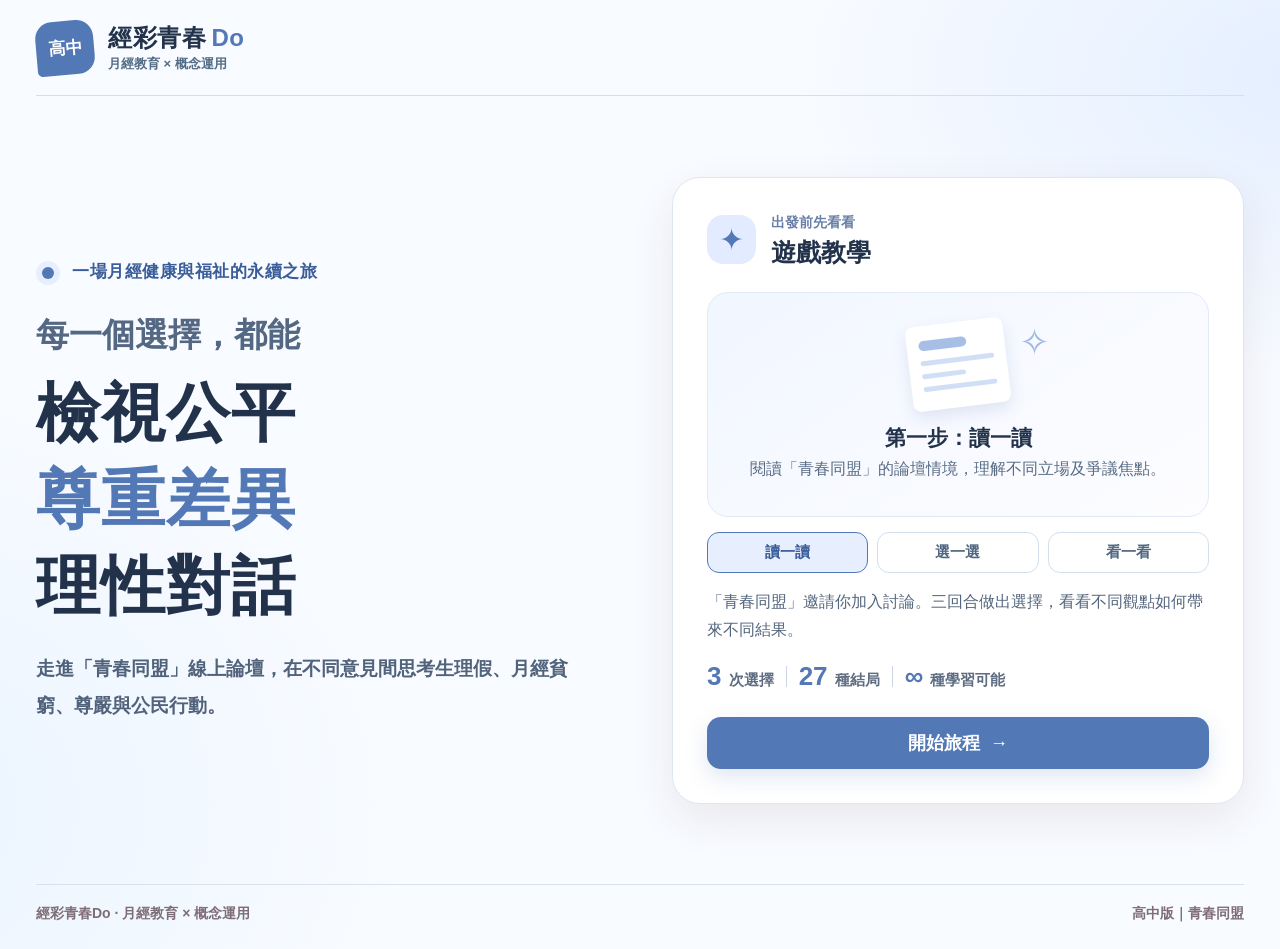
==== commit 2550409b: "Add files via upload" ====
--- a/index.html
+++ b/index.html
@@ -4,8 +4,8 @@
   <meta charset="utf-8">
   <meta name="viewport" content="width=device-width, initial-scale=1">
   <meta name="theme-color" content="#f8fbff">
-  <meta name="description" content="經彩青春do 高中版：透過青春同盟線上論壇，思辨生理假、月經貧窮、平權與公民參與。">
-  <title>經彩青春do｜高中版</title>
+  <meta name="description" content="經彩青春Do 高中版：透過青春同盟線上論壇，思辨生理假、月經貧窮、平權與公民參與。">
+  <title>經彩青春Do｜高中版</title>
   <link rel="stylesheet" href="./assets/style.css">
   <script src="./data/story.js" defer></script>
   <script src="./assets/app.js" defer></script>
@@ -13,10 +13,10 @@
 <body>
 <div class="app-shell">
   <header class="site-header">
-    <a class="brand" id="brand-link" href="./" aria-label="回到經彩青春do封面">
+    <a class="brand" id="brand-link" href="./" aria-label="回到經彩青春Do封面">
       <span class="brand-symbol">高中</span>
       <span class="brand-copy">
-        <span class="brand-name">經彩青春<span class="brand-highlight">do</span></span>
+        <span class="brand-name">經彩青春<span class="brand-highlight">Do</span></span>
         <span class="brand-subtitle">月經教育 × 概念運用</span>
       </span>
     </a>
@@ -25,7 +25,7 @@
   <main>
     <section class="view intro" id="intro" aria-labelledby="intro-title">
       <div class="intro-content">
-        <p class="eyebrow"><span class="eyebrow-dot" aria-hidden="true"></span>從一場論壇討論，看見不同立場</p>
+        <p class="eyebrow"><span class="eyebrow-dot" aria-hidden="true"></span>一場月經健康與福祉的永續之旅</p>
         <h1 id="intro-title">
           <span class="intro-question">每一個選擇，都能</span>
           <span class="intro-line">檢視公平</span>
@@ -98,7 +98,7 @@
       </div>
     </section>
   </main>
-  <footer class="site-footer"><span>經彩青春do · 月經教育 × 概念運用</span><span>高中版｜青春同盟</span></footer>
+  <footer class="site-footer"><span>經彩青春Do · 月經教育 × 概念運用</span><span>高中版｜青春同盟</span></footer>
 </div>
 </body>
 </html>
--- a/assets/style.css
+++ b/assets/style.css
@@ -1,4 +1,4 @@
-/* 經彩青春do｜高中版｜保留原高中版藍紫配色，統一國中版版面結構與響應式規格 */
+/* 經彩青春Do｜高中版｜保留原高中版藍紫配色，統一國中版版面結構與響應式規格 */
 :root{color-scheme:light;--ink:#22324b;--muted:#596578;--pink:#5378b6;--pink-dark:#395c9a;--pink-light:#e7efff;--line:#d8e1ee;--background:#f8fbff;--teal:#356c83;--shadow:0 16px 44px rgba(93,48,59,.09);font-family:'Noto Sans TC','PingFang TC','Microsoft JhengHei',-apple-system,BlinkMacSystemFont,'Segoe UI',sans-serif;font-size:17px}
 *,*::before,*::after{box-sizing:border-box}
 html{scroll-behavior:smooth}
@@ -76,9 +76,9 @@
 .section-heading{display:flex;align-items:center;gap:13px;flex-wrap:wrap;margin-bottom:22px}.section-heading h2{font-size:clamp(23px,2.4vw,29px);font-weight:950;margin:0}.section-number{display:grid;place-items:center;width:38px;height:38px;border-radius:12px;background:#e0ebfb;color:var(--pink-dark);font-size:20px;font-weight:900}
 .route-badge{display:inline-block;border-radius:100px;padding:8px 14px;background:#fde7ec;color:#a8385e;font-size:17px;font-weight:900;margin-left:auto}
 .journey-steps{display:grid;grid-template-columns:repeat(3,minmax(0,1fr));gap:14px;list-style:none;margin:0;padding:0;counter-reset:step}
-.journey-steps li{position:relative;min-width:0;counter-increment:step;background:#f5f8fe;border:1px solid #dce6f3;border-radius:17px;padding:45px 17px 18px;display:flex;flex-direction:column;gap:10px;line-height:1.75}
+.journey-steps li{position:relative;min-width:0;counter-increment:step;background:#f5f8fe;border:1px solid #dce6f3;border-radius:17px;padding:45px 17px 18px;display:flex;flex-direction:column;gap:4px;line-height:1.75}
 .journey-steps li::before{content:'第 ' counter(step) ' 次選擇';position:absolute;top:13px;left:16px;color:#6880a7;font-size:14px;font-weight:850}
-.journey-label{font-size:19px;color:#395c9a;font-weight:950}.journey-desc{font-size:15px;color:#4a5d77;overflow-wrap:anywhere}
+.journey-label{font-size:19px;color:#395c9a;font-weight:950}
 .confirm-actions{padding:24px 0 9px;text-align:center}.confirm-actions>p{margin:0 0 18px;font-size:19px;font-weight:850}.actions-row{display:flex;justify-content:center;gap:15px;flex-wrap:wrap}.secondary-btn{border:1px solid #b9cce7;background:white;border-radius:14px;padding:14px 26px;color:#405f90;font-weight:900;font-size:17px}.secondary-btn:hover{border-color:var(--pink);background:#eef4ff}
 .feedback-section{border-top:1px solid #ecdcdf;padding-top:32px;margin-top:34px}.feedback-grid{display:grid;grid-template-columns:repeat(3,minmax(0,1fr));gap:16px;align-items:stretch}
 .feedback-card{padding:23px 19px;border-radius:20px;min-width:0;line-height:1.8}.feedback-card.positive{background:#eaf6f1;border:1px solid #c4e4d9}.feedback-card.improve{background:#fff3eb;border:1px solid #f2dece}.feedback-card.result{background:#f0effc;border:1px solid #dfdcf5}
